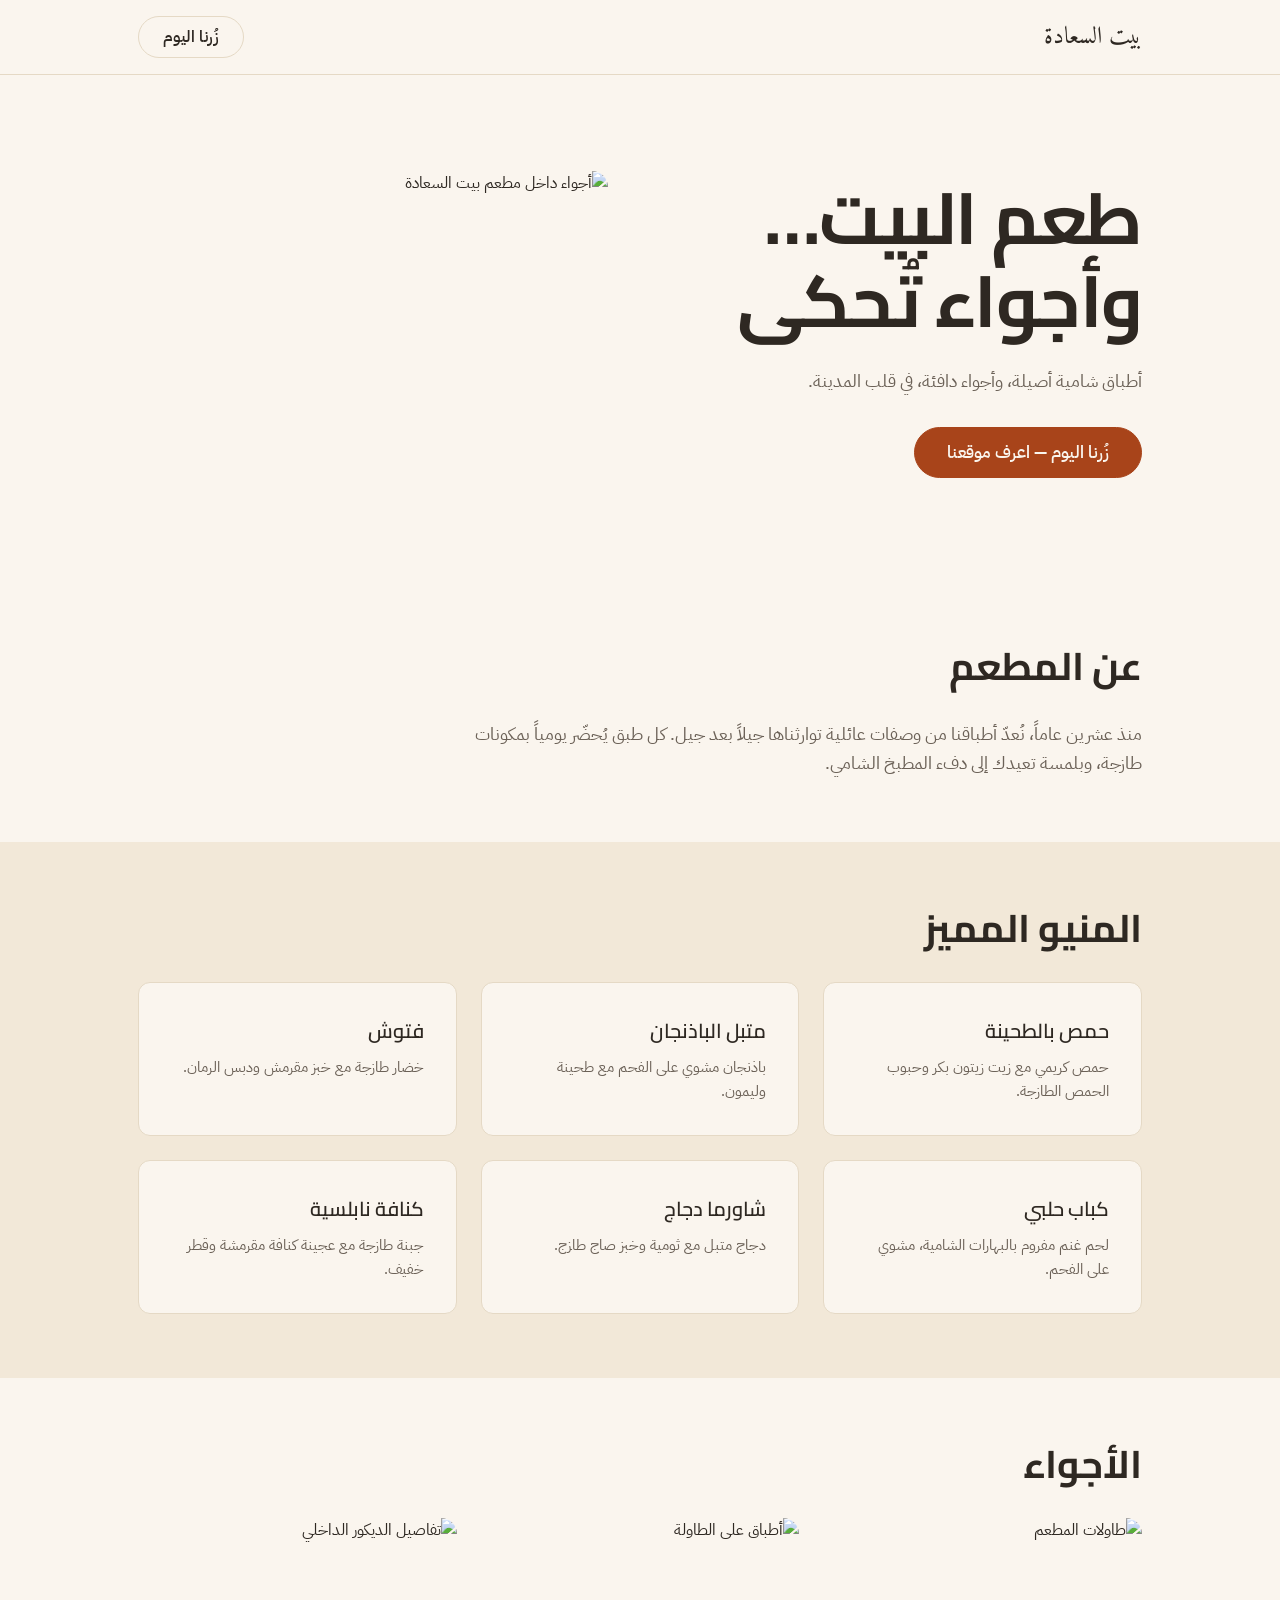
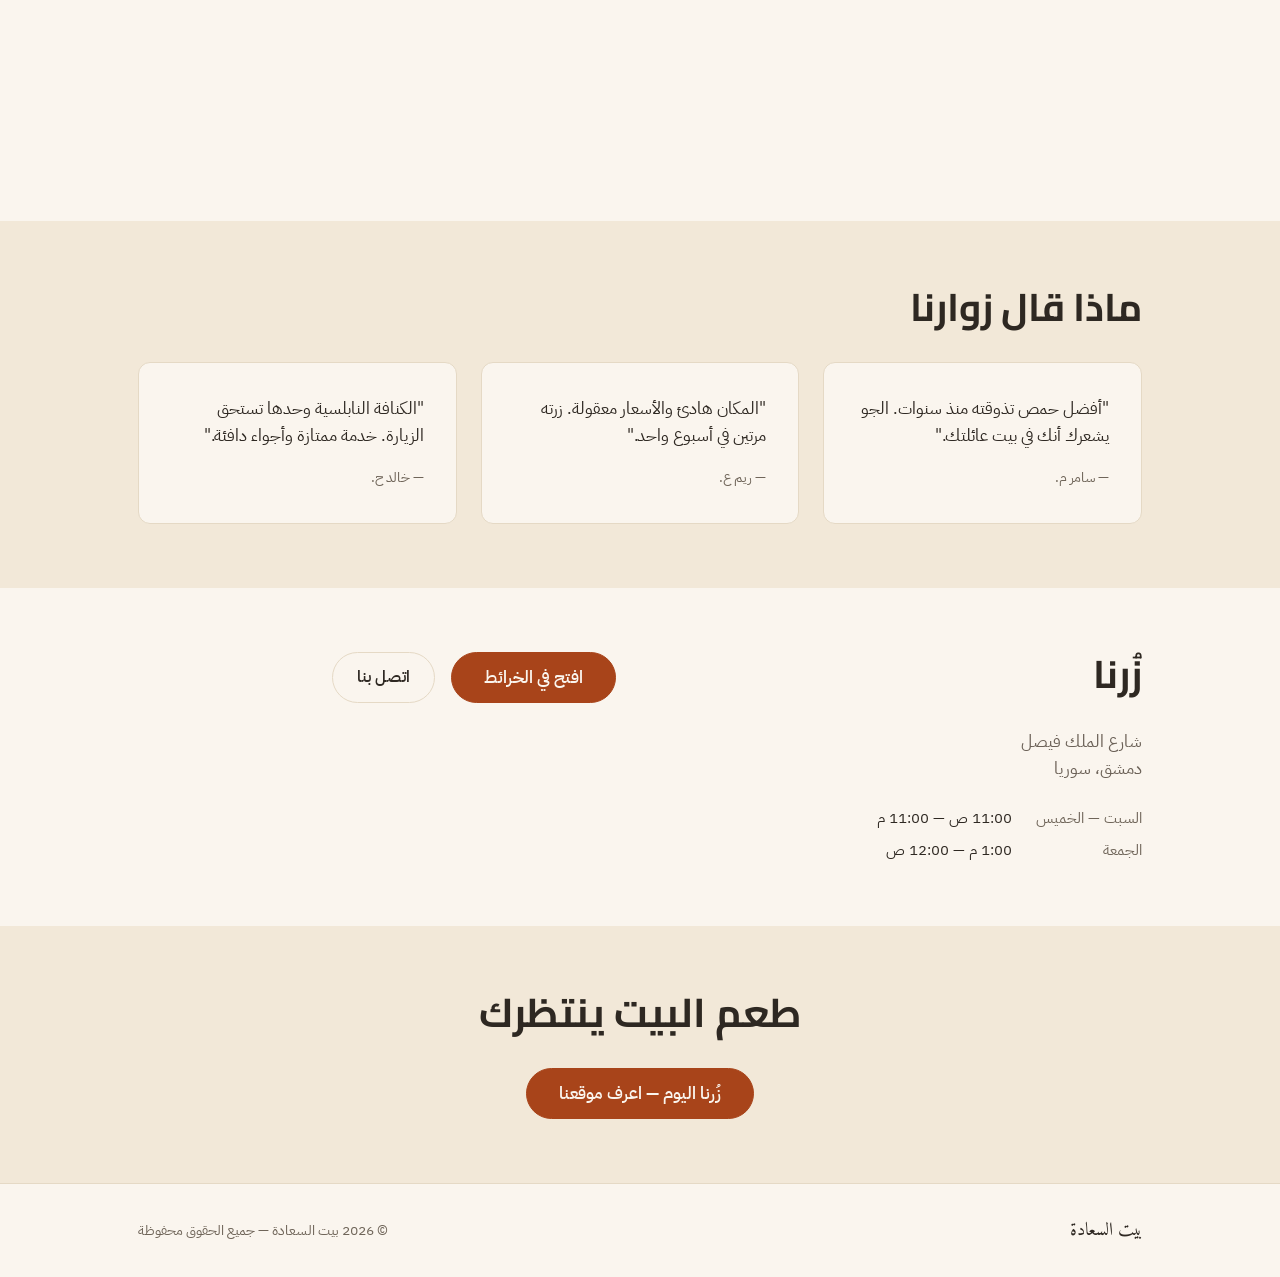
==== restaurant/index.html @ 54a0a885 "feat: 7 sections — hero, about, menu, experience, testimonials, location, cta" ====
<!DOCTYPE html>
<html lang="ar" dir="rtl">
<head>
  <meta charset="UTF-8">
  <meta name="viewport" content="width=device-width, initial-scale=1.0">
  <title>بيت السعادة | مطعم شامي أصيل</title>
  <meta name="description" content="أطباق شامية أصيلة وأجواء دافئة في قلب المدينة. زُرنا اليوم واكتشف طعم البيت.">

  <!-- Canonical -->
  <link rel="canonical" href="https://hamza-front.github.io/landing-lab/">

  <!-- Open Graph -->
  <meta property="og:type" content="restaurant">
  <meta property="og:title" content="بيت السعادة | مطعم شامي أصيل">
  <meta property="og:description" content="أطباق شامية أصيلة وأجواء دافئة في قلب المدينة.">
  <meta property="og:url" content="https://hamza-front.github.io/landing-lab/">
  <meta property="og:image" content="https://images.unsplash.com/photo-1517248135467-4c7edcad34c4?w=1200&q=80">

  <!-- Twitter -->
  <meta name="twitter:card" content="summary_large_image">
  <meta name="twitter:title" content="بيت السعادة | مطعم شامي أصيل">
  <meta name="twitter:description" content="أطباق شامية أصيلة وأجواء دافئة.">
  <meta name="twitter:image" content="https://images.unsplash.com/photo-1517248135467-4c7edcad34c4?w=1200&q=80">

  <!-- Fonts -->
  <link rel="preconnect" href="https://fonts.googleapis.com">
  <link rel="preconnect" href="https://fonts.gstatic.com" crossorigin>
  <link href="https://fonts.googleapis.com/css2?family=Amiri:wght@400&family=Cairo:wght@600;700&family=IBM+Plex+Sans+Arabic:wght@400;600&family=Tajawal:wght@500&display=swap" rel="stylesheet">

  <!-- Styles -->
  <link rel="stylesheet" href="style.css">

  <!-- JSON-LD Schema -->
  <script type="application/ld+json">
  {
    "@context": "https://schema.org",
    "@type": "Restaurant",
    "name": "بيت السعادة",
    "servesCuisine": "Syrian",
    "priceRange": "$$",
    "address": {
      "@type": "PostalAddress",
      "streetAddress": "شارع الملك فيصل",
      "addressLocality": "دمشق",
      "addressCountry": "SY"
    },
    "telephone": "+963-11-000-0000",
    "openingHours": "Mo-Su 11:00-23:00",
    "image": "https://images.unsplash.com/photo-1517248135467-4c7edcad34c4?w=1200&q=80"
  }
  </script>
</head>
<body>

  <!-- ============ Header ============ -->
  <header class="site-header">
    <div class="container site-header__inner">
      <span class="logo">بيت السعادة</span>
      <a href="#location" class="btn btn--outline" data-cta>زُرنا اليوم</a>
    </div>
  </header>

  <main>

    <!-- ============ Hero ============ -->
    <section class="hero">
      <div class="container hero__inner">
        <div class="hero__text">
          <h1 class="hero__title">طعم البيت… وأجواء تُحكى</h1>
          <p class="hero__sub">أطباق شامية أصيلة، وأجواء دافئة، في قلب المدينة.</p>
          <a href="https://maps.google.com" target="_blank" rel="noopener" class="btn btn--primary btn--lg" data-cta>
            زُرنا اليوم — اعرف موقعنا
          </a>
        </div>
        <div class="hero__media">
          <img
            src="https://images.unsplash.com/photo-1517248135467-4c7edcad34c4?w=1200&q=80"
            alt="أجواء داخل مطعم بيت السعادة"
            width="1200"
            height="800"
            loading="eager"
            class="hero__img">
        </div>
      </div>
    </section>

    <!-- ============ About ============ -->
    <section class="about">
      <div class="container about__inner">
        <h2 class="section-title">عن المطعم</h2>
        <p class="about__text">
          منذ عشرين عاماً، نُعدّ أطباقنا من وصفات عائلية توارثناها جيلاً بعد جيل.
          كل طبق يُحضّر يومياً بمكونات طازجة، وبلمسة تعيدك إلى دفء المطبخ الشامي.
        </p>
      </div>
    </section>

    <!-- ============ Menu ============ -->
    <section class="menu">
      <div class="container">
        <h2 class="section-title">المنيو المميز</h2>
        <div class="menu__grid">

          <article class="dish">
            <h3 class="dish__name">حمص بالطحينة</h3>
            <p class="dish__desc">حمص كريمي مع زيت زيتون بكر وحبوب الحمص الطازجة.</p>
          </article>

          <article class="dish">
            <h3 class="dish__name">متبل الباذنجان</h3>
            <p class="dish__desc">باذنجان مشوي على الفحم مع طحينة وليمون.</p>
          </article>

          <article class="dish">
            <h3 class="dish__name">فتوش</h3>
            <p class="dish__desc">خضار طازجة مع خبز مقرمش ودبس الرمان.</p>
          </article>

          <article class="dish">
            <h3 class="dish__name">كباب حلبي</h3>
            <p class="dish__desc">لحم غنم مفروم بالبهارات الشامية، مشوي على الفحم.</p>
          </article>

          <article class="dish">
            <h3 class="dish__name">شاورما دجاج</h3>
            <p class="dish__desc">دجاج متبل مع ثومية وخبز صاج طازج.</p>
          </article>

          <article class="dish">
            <h3 class="dish__name">كنافة نابلسية</h3>
            <p class="dish__desc">جبنة طازجة مع عجينة كنافة مقرمشة وقطر خفيف.</p>
          </article>

        </div>
      </div>
    </section>

    <!-- ============ Experience ============ -->
    <section class="experience">
      <div class="container">
        <h2 class="section-title">الأجواء</h2>
        <div class="experience__grid">
          <img src="https://images.unsplash.com/photo-1552566626-52f8b828add9?w=800&q=80" alt="طاولات المطعم" width="800" height="600" loading="lazy" class="experience__img">
          <img src="https://images.unsplash.com/photo-1414235077428-338989a2e8c0?w=800&q=80" alt="أطباق على الطاولة" width="800" height="600" loading="lazy" class="experience__img">
          <img src="https://images.unsplash.com/photo-1592861956120-e524fc739696?w=800&q=80" alt="تفاصيل الديكور الداخلي" width="800" height="600" loading="lazy" class="experience__img">
        </div>
      </div>
    </section>

    <!-- ============ Testimonials ============ -->
    <section class="testimonials">
      <div class="container">
        <h2 class="section-title">ماذا قال زوارنا</h2>
        <div class="testimonials__grid">

          <blockquote class="quote">
            <p class="quote__text">"أفضل حمص تذوقته منذ سنوات. الجو يشعرك أنك في بيت عائلتك."</p>
            <cite class="quote__author">— سامر م.</cite>
          </blockquote>

          <blockquote class="quote">
            <p class="quote__text">"المكان هادئ والأسعار معقولة. زرته مرتين في أسبوع واحد."</p>
            <cite class="quote__author">— ريم ع.</cite>
          </blockquote>

          <blockquote class="quote">
            <p class="quote__text">"الكنافة النابلسية وحدها تستحق الزيارة. خدمة ممتازة وأجواء دافئة."</p>
            <cite class="quote__author">— خالد ح.</cite>
          </blockquote>

        </div>
      </div>
    </section>

    <!-- ============ Location ============ -->
    <section class="location" id="location">
      <div class="container location__inner">
        <div class="location__info">
          <h2 class="section-title">زُرنا</h2>
          <address class="location__address">
            شارع الملك فيصل<br>
            دمشق، سوريا
          </address>
          <dl class="location__hours">
            <dt>السبت — الخميس</dt>
            <dd>11:00 ص — 11:00 م</dd>
            <dt>الجمعة</dt>
            <dd>1:00 م — 12:00 ص</dd>
          </dl>
        </div>
        <div class="location__actions">
          <a href="https://maps.google.com" target="_blank" rel="noopener" class="btn btn--primary btn--lg" data-cta>
            افتح في الخرائط
          </a>
          <a href="tel:+963110000000" class="btn btn--outline" data-cta>اتصل بنا</a>
        </div>
      </div>
    </section>

    <!-- ============ Final CTA ============ -->
    <section class="cta-final">
      <div class="container cta-final__inner">
        <h2 class="cta-final__title">طعم البيت ينتظرك</h2>
        <a href="https://maps.google.com" target="_blank" rel="noopener" class="btn btn--primary btn--lg" data-cta>
          زُرنا اليوم — اعرف موقعنا
        </a>
      </div>
    </section>

  </main>

  <!-- ============ Footer ============ -->
  <footer class="site-footer">
    <div class="container site-footer__inner">
      <span class="logo logo--sm">بيت السعادة</span>
      <p class="site-footer__copy">© 2026 بيت السعادة — جميع الحقوق محفوظة</p>
    </div>
  </footer>

  <!-- Analytics placeholder -->
  <script>
    // GA4 + Meta Pixel + map_click event — add IDs in Phase 10
    document.querySelectorAll('[data-cta]').forEach(function (el) {
      el.addEventListener('click', function () {
        if (typeof gtag === 'function') gtag('event', 'map_click');
        if (typeof fbq === 'function') fbq('track', 'Lead');
      });
    });
  </script>

</body>
</html>
---- restaurant/style.css ----
/* =========================================================
   Design Tokens
   ========================================================= */
:root {
  /* Colors */
  --canvas:            #faf5ee;
  --surface:           #f2e8d8;
  --border:            #e5d9c5;

  --text-main:         #2e2822;
  --text-sub:          #6b6157;
  --text-muted:        #9a8f82;
  --text-muted-strong: #6f6559;

  --accent:            #a8441a;
  --accent-dark:       #8a3714;
  --accent-joy:        #d9a935;

  /* Spacing — 8px base */
  --space-1:  8px;
  --space-2:  16px;
  --space-3:  24px;
  --space-4:  32px;
  --space-6:  48px;
  --space-8:  64px;
  --space-12: 96px;

  /* Radius */
  --radius-pill:  9999px;
  --radius-card:  12px;
  --radius-img:   16px;

  /* Fonts */
  --font-logo:    "Amiri", serif;
  --font-heading: "Cairo", system-ui, sans-serif;
  --font-body:    "IBM Plex Sans Arabic", system-ui, sans-serif;

  /* Layout */
  --max-width: 1100px;
  --side-pad:  24px;
}

@media (min-width: 1024px) {
  :root { --side-pad: 48px; }
}

/* =========================================================
   Reset
   ========================================================= */
*,
*::before,
*::after {
  margin: 0;
  padding: 0;
  box-sizing: border-box;
}

html { scroll-behavior: smooth; }

body {
  background: var(--canvas);
  color: var(--text-main);
  font-family: var(--font-body);
  font-size: 16px;
  line-height: 1.6;
  -webkit-font-smoothing: antialiased;
  text-rendering: optimizeLegibility;
}

img { display: block; max-width: 100%; height: auto; }

a { color: inherit; text-decoration: none; }

/* =========================================================
   Layout helpers
   ========================================================= */
.container {
  width: 100%;
  max-width: var(--max-width);
  margin-inline: auto;
  padding-inline: var(--side-pad);
}

.section-title {
  font-family: var(--font-heading);
  font-weight: 700;
  font-size: clamp(1.75rem, 3vw, 2.5rem);
  line-height: 1.15;
  margin-bottom: var(--space-4);
  color: var(--text-main);
}

/* =========================================================
   Buttons
   ========================================================= */
.btn {
  display: inline-flex;
  align-items: center;
  justify-content: center;
  padding: 12px 24px;
  border-radius: var(--radius-pill);
  font-family: var(--font-body);
  font-weight: 600;
  font-size: 16px;
  line-height: 1;
  border: 1px solid transparent;
  cursor: pointer;
  transition: background-color 0.2s ease, border-color 0.2s ease, color 0.2s ease;
}

.btn--lg { padding: 16px 32px; font-size: 17px; }

.btn--primary {
  background: var(--accent);
  color: var(--canvas);
  border-color: var(--accent);
}
.btn--primary:hover { background: var(--accent-dark); border-color: var(--accent-dark); }

.btn--outline {
  background: transparent;
  color: var(--text-main);
  border-color: var(--border);
}
.btn--outline:hover { border-color: var(--text-muted-strong); }

.btn:focus-visible {
  outline: 2px solid var(--text-main);
  outline-offset: 2px;
}

/* =========================================================
   Header
   ========================================================= */
.site-header {
  border-bottom: 1px solid var(--border);
  position: sticky;
  top: 0;
  background: var(--canvas);
  z-index: 10;
}

.site-header__inner {
  display: flex;
  align-items: center;
  justify-content: space-between;
  padding-block: var(--space-2);
}

.logo {
  font-family: var(--font-logo);
  font-weight: 400;
  font-size: 1.5rem;
  color: var(--text-main);
}
.logo--sm { font-size: 1.15rem; }

/* =========================================================
   Hero
   ========================================================= */
.hero { padding-block: var(--space-8); }

.hero__inner {
  display: grid;
  gap: var(--space-6);
  align-items: center;
}

@media (min-width: 1024px) {
  .hero { padding-block: var(--space-12); }
  .hero__inner { grid-template-columns: 1fr 1fr; gap: var(--space-8); }
}

.hero__title {
  font-family: var(--font-heading);
  font-weight: 700;
  font-size: clamp(2.25rem, 6vw, 4.5rem);
  line-height: 1.15;
  letter-spacing: -0.02em;
  margin-bottom: var(--space-3);
}

.hero__sub {
  font-size: 18px;
  color: var(--text-sub);
  margin-bottom: var(--space-4);
  max-width: 32ch;
}

.hero__img {
  border-radius: var(--radius-img);
  aspect-ratio: 3 / 2;
  object-fit: cover;
  width: 100%;
}

/* =========================================================
   About
   ========================================================= */
.about { padding-block: var(--space-8); }

.about__text {
  font-size: 18px;
  color: var(--text-sub);
  max-width: 65ch;
}

/* =========================================================
   Menu
   ========================================================= */
.menu {
  padding-block: var(--space-8);
  background: var(--surface);
}

.menu__grid {
  display: grid;
  gap: var(--space-3);
  grid-template-columns: 1fr;
}

@media (min-width: 640px) { .menu__grid { grid-template-columns: repeat(2, 1fr); } }
@media (min-width: 1024px) { .menu__grid { grid-template-columns: repeat(3, 1fr); } }

.dish {
  background: var(--canvas);
  border: 1px solid var(--border);
  border-radius: var(--radius-card);
  padding: var(--space-4);
}

.dish__name {
  font-family: var(--font-heading);
  font-weight: 600;
  font-size: 1.25rem;
  margin-bottom: var(--space-1);
}

.dish__desc {
  color: var(--text-sub);
  font-size: 15px;
}

/* =========================================================
   Experience
   ========================================================= */
.experience { padding-block: var(--space-8); }

.experience__grid {
  display: grid;
  gap: var(--space-3);
  grid-template-columns: 1fr;
}

@media (min-width: 768px) { .experience__grid { grid-template-columns: repeat(3, 1fr); } }

.experience__img {
  border-radius: var(--radius-img);
  aspect-ratio: 4 / 3;
  object-fit: cover;
  width: 100%;
}

/* =========================================================
   Testimonials
   ========================================================= */
.testimonials {
  padding-block: var(--space-8);
  background: var(--surface);
}

.testimonials__grid {
  display: grid;
  gap: var(--space-3);
  grid-template-columns: 1fr;
}

@media (min-width: 1024px) { .testimonials__grid { grid-template-columns: repeat(3, 1fr); } }

.quote {
  background: var(--canvas);
  border: 1px solid var(--border);
  border-radius: var(--radius-card);
  padding: var(--space-4);
}

.quote__text {
  font-size: 17px;
  color: var(--text-main);
  margin-bottom: var(--space-2);
}

.quote__author {
  font-style: normal;
  color: var(--text-muted-strong);
  font-size: 14px;
}

/* =========================================================
   Location
   ========================================================= */
.location { padding-block: var(--space-8); }

.location__inner {
  display: grid;
  gap: var(--space-6);
}

@media (min-width: 1024px) {
  .location__inner { grid-template-columns: 1fr 1fr; align-items: start; }
}

.location__address {
  font-style: normal;
  font-size: 17px;
  color: var(--text-sub);
  margin-bottom: var(--space-3);
}

.location__hours {
  display: grid;
  grid-template-columns: auto 1fr;
  gap: var(--space-1) var(--space-3);
  font-size: 15px;
}
.location__hours dt { color: var(--text-muted-strong); }
.location__hours dd { color: var(--text-main); }

.location__actions {
  display: flex;
  flex-wrap: wrap;
  gap: var(--space-2);
}

/* =========================================================
   Final CTA
   ========================================================= */
.cta-final {
  padding-block: var(--space-8);
  background: var(--surface);
  text-align: center;
}

.cta-final__title {
  font-family: var(--font-heading);
  font-weight: 700;
  font-size: clamp(1.75rem, 4vw, 2.5rem);
  line-height: 1.15;
  margin-bottom: var(--space-4);
}

/* =========================================================
   Footer
   ========================================================= */
.site-footer {
  border-top: 1px solid var(--border);
  padding-block: var(--space-4);
}

.site-footer__inner {
  display: flex;
  flex-direction: column;
  gap: var(--space-2);
  align-items: center;
  text-align: center;
}

@media (min-width: 768px) {
  .site-footer__inner { flex-direction: row; justify-content: space-between; text-align: start; }
}

.site-footer__copy {
  font-size: 14px;
  color: var(--text-muted-strong);
}
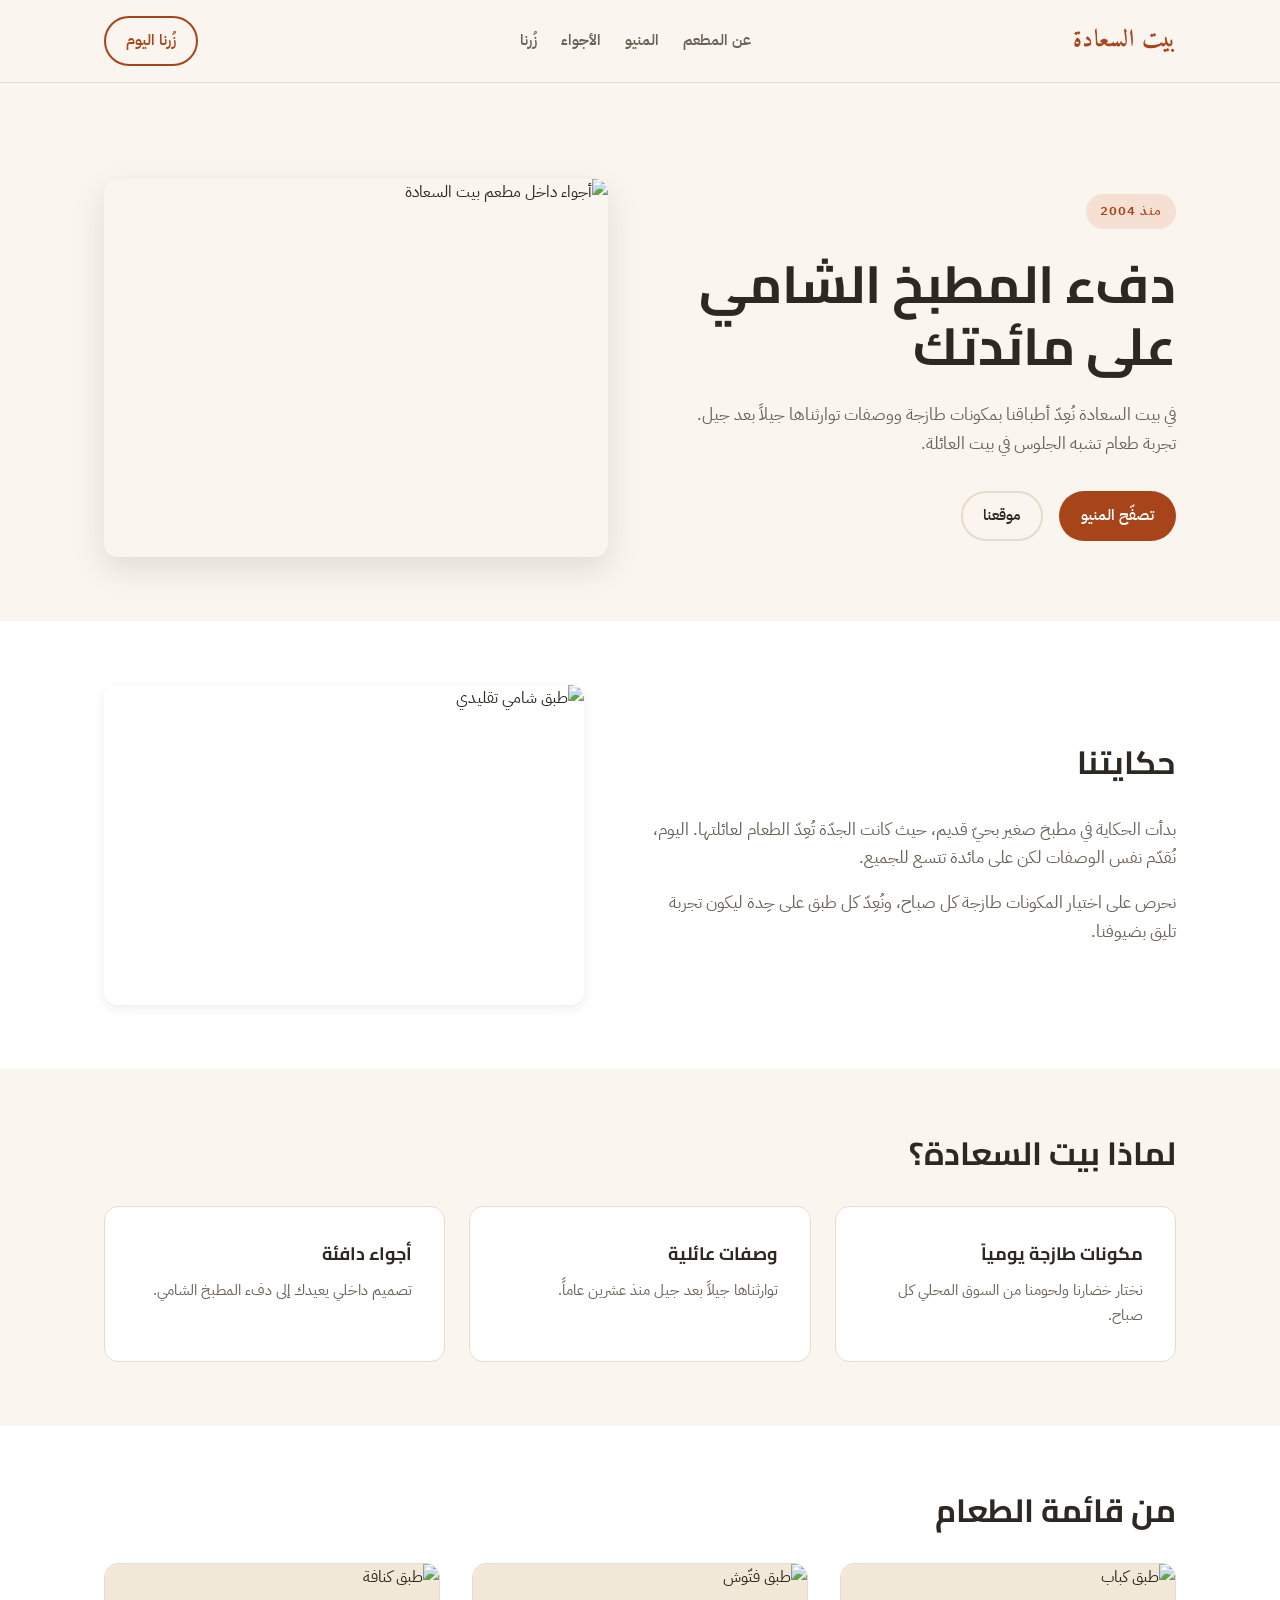
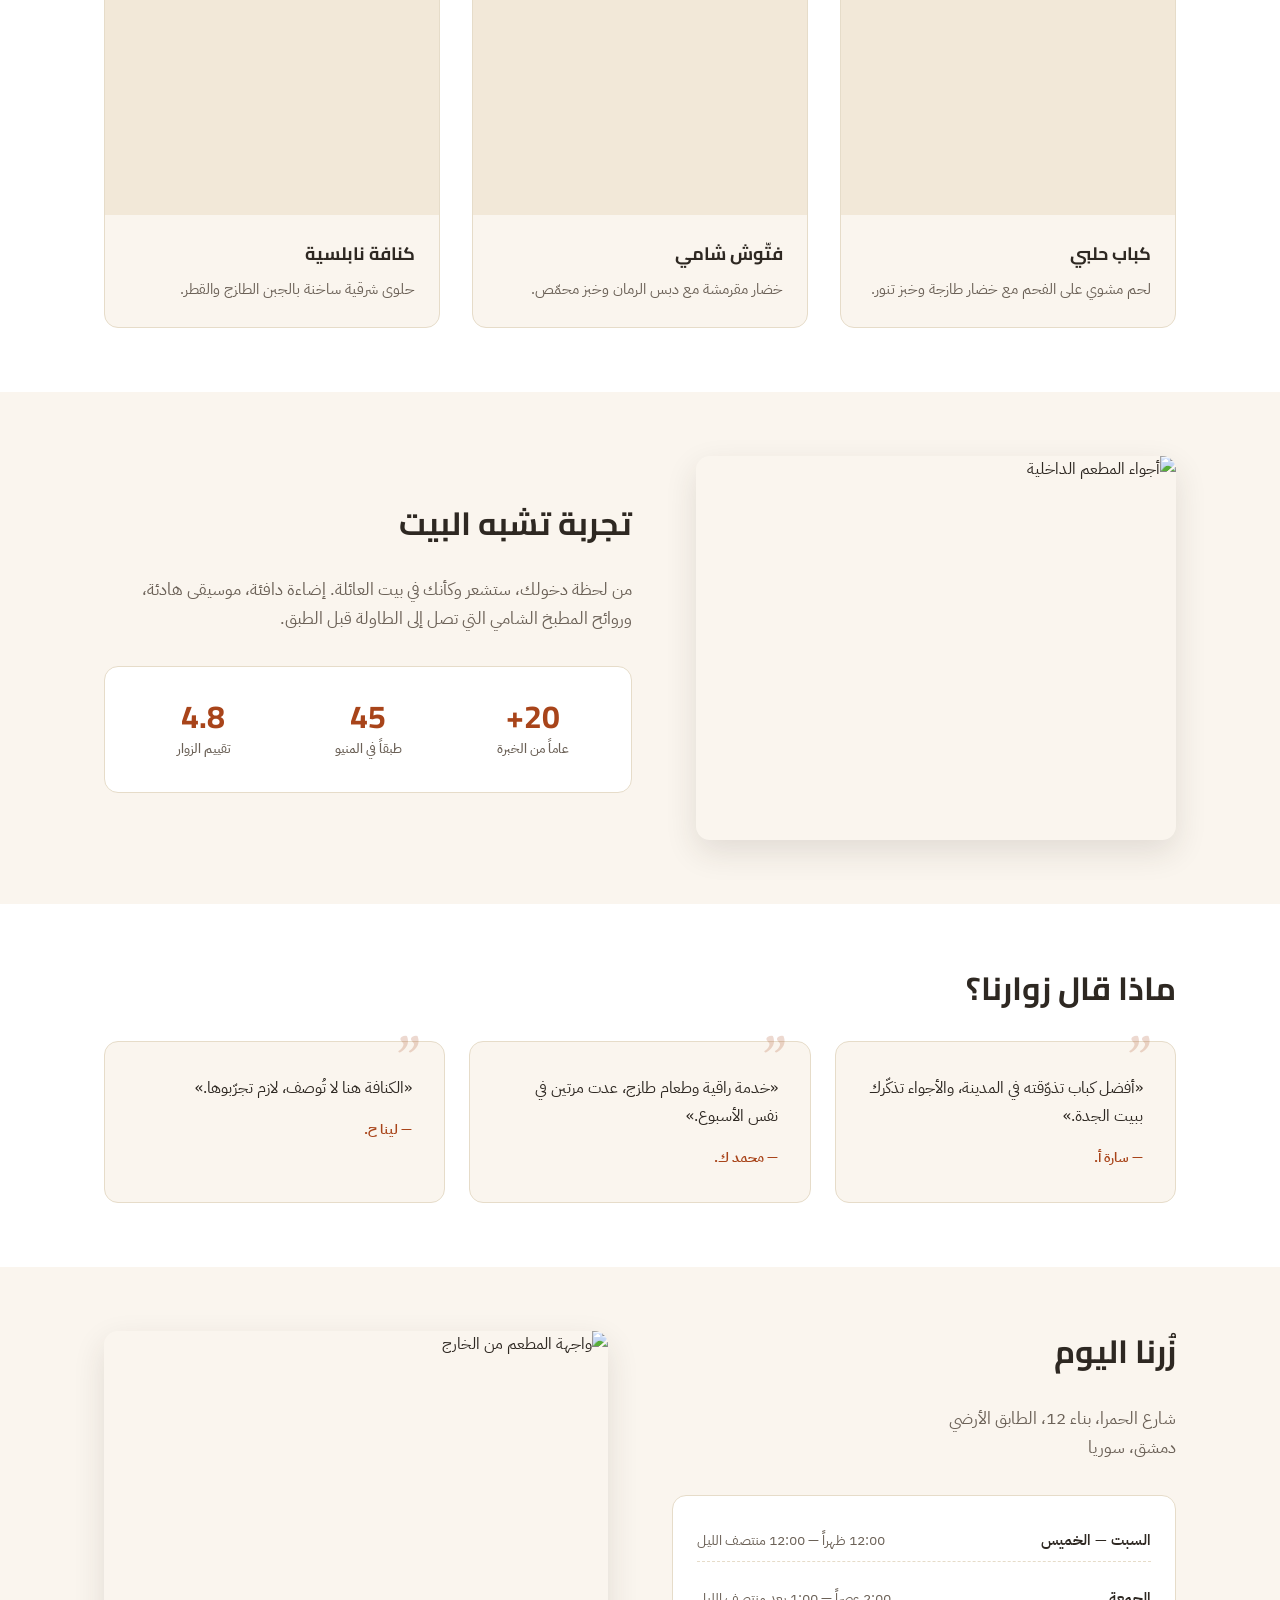
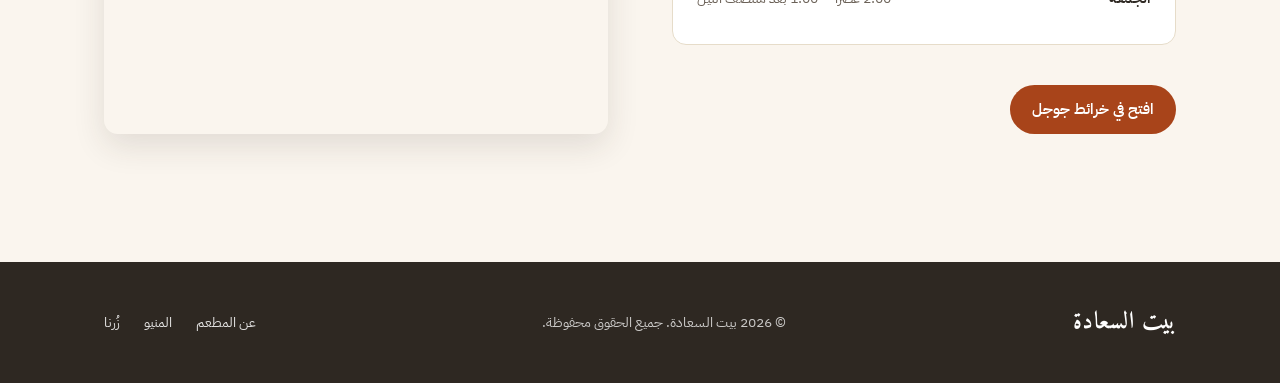
==== commit 6ed6c4c1: "update: sync local changes" ====
--- a/restaurant/index.html
+++ b/restaurant/index.html
@@ -1,232 +1,255 @@
 <!DOCTYPE html>
 <html lang="ar" dir="rtl">
 <head>
-  <meta charset="UTF-8">
-  <meta name="viewport" content="width=device-width, initial-scale=1.0">
-  <title>بيت السعادة | مطعم شامي أصيل</title>
-  <meta name="description" content="أطباق شامية أصيلة وأجواء دافئة في قلب المدينة. زُرنا اليوم واكتشف طعم البيت.">
-
-  <!-- Canonical -->
-  <link rel="canonical" href="https://hamza-front.github.io/landing-lab/">
-
-  <!-- Open Graph -->
-  <meta property="og:type" content="restaurant">
-  <meta property="og:title" content="بيت السعادة | مطعم شامي أصيل">
-  <meta property="og:description" content="أطباق شامية أصيلة وأجواء دافئة في قلب المدينة.">
-  <meta property="og:url" content="https://hamza-front.github.io/landing-lab/">
-  <meta property="og:image" content="https://images.unsplash.com/photo-1517248135467-4c7edcad34c4?w=1200&q=80">
-
-  <!-- Twitter -->
-  <meta name="twitter:card" content="summary_large_image">
-  <meta name="twitter:title" content="بيت السعادة | مطعم شامي أصيل">
-  <meta name="twitter:description" content="أطباق شامية أصيلة وأجواء دافئة.">
-  <meta name="twitter:image" content="https://images.unsplash.com/photo-1517248135467-4c7edcad34c4?w=1200&q=80">
-
-  <!-- Fonts -->
-  <link rel="preconnect" href="https://fonts.googleapis.com">
-  <link rel="preconnect" href="https://fonts.gstatic.com" crossorigin>
-  <link href="https://fonts.googleapis.com/css2?family=Amiri:wght@400&family=Cairo:wght@600;700&family=IBM+Plex+Sans+Arabic:wght@400;600&family=Tajawal:wght@500&display=swap" rel="stylesheet">
-
-  <!-- Styles -->
-  <link rel="stylesheet" href="style.css">
-
-  <!-- JSON-LD Schema -->
-  <script type="application/ld+json">
-  {
-    "@context": "https://schema.org",
-    "@type": "Restaurant",
-    "name": "بيت السعادة",
-    "servesCuisine": "Syrian",
-    "priceRange": "$$",
-    "address": {
-      "@type": "PostalAddress",
-      "streetAddress": "شارع الملك فيصل",
-      "addressLocality": "دمشق",
-      "addressCountry": "SY"
-    },
-    "telephone": "+963-11-000-0000",
-    "openingHours": "Mo-Su 11:00-23:00",
-    "image": "https://images.unsplash.com/photo-1517248135467-4c7edcad34c4?w=1200&q=80"
-  }
-  </script>
+    <meta charset="UTF-8">
+    <meta name="viewport" content="width=device-width, initial-scale=1.0">
+    <meta name="description" content="بيت السعادة — مطعم شامي يقدم أطباقاً بيتية أصيلة في أجواء دافئة. زُرنا اليوم.">
+    <title>بيت السعادة — مطعم شامي أصيل</title>
+
+    <link rel="icon" href="favicon.ico" type="image/x-icon">
+
+    <!-- الخطوط -->
+    <link rel="preconnect" href="https://fonts.googleapis.com">
+    <link rel="preconnect" href="https://fonts.gstatic.com" crossorigin>
+    <link href="https://fonts.googleapis.com/css2?family=Amiri:wght@400;700&family=Cairo:wght@400;600;700&family=IBM+Plex+Sans+Arabic:wght@400;500;600&display=swap" rel="stylesheet">
+
+    <link rel="stylesheet" href="style.css">
 </head>
 <body>
 
-  <!-- ============ Header ============ -->
-  <header class="site-header">
-    <div class="container site-header__inner">
-      <span class="logo">بيت السعادة</span>
-      <a href="#location" class="btn btn--outline" data-cta>زُرنا اليوم</a>
-    </div>
-  </header>
-
-  <main>
-
-    <!-- ============ Hero ============ -->
-    <section class="hero">
-      <div class="container hero__inner">
-        <div class="hero__text">
-          <h1 class="hero__title">طعم البيت… وأجواء تُحكى</h1>
-          <p class="hero__sub">أطباق شامية أصيلة، وأجواء دافئة، في قلب المدينة.</p>
-          <a href="https://maps.google.com" target="_blank" rel="noopener" class="btn btn--primary btn--lg" data-cta>
-            زُرنا اليوم — اعرف موقعنا
-          </a>
+    <!-- رابط تخطي المحتوى -->
+    <a href="#main" class="skip-link">تخطى إلى المحتوى الرئيسي</a>
+
+    <!-- الهيدر -->
+    <header class="site-header">
+        <div class="container site-header__inner">
+            <span class="logo">بيت السعادة</span>
+
+            <nav class="site-nav" aria-label="التنقل الرئيسي">
+                <a href="#about" class="site-nav__link">عن المطعم</a>
+                <a href="#menu" class="site-nav__link">المنيو</a>
+                <a href="#experience" class="site-nav__link">الأجواء</a>
+                <a href="#location" class="site-nav__link">زُرنا</a>
+            </nav>
+
+            <a href="#location" class="btn btn--outline" data-cta>زُرنا اليوم</a>
         </div>
-        <div class="hero__media">
-          <img
-            src="https://images.unsplash.com/photo-1517248135467-4c7edcad34c4?w=1200&q=80"
-            alt="أجواء داخل مطعم بيت السعادة"
-            width="1200"
-            height="800"
-            loading="eager"
-            class="hero__img">
+    </header>
+
+    <main id="main">
+
+        <!-- Hero -->
+        <section class="hero">
+            <div class="container hero__inner">
+                <div class="hero__content">
+                    <p class="hero__eyebrow">منذ 2004</p>
+                    <h1 class="hero__title">دفء المطبخ الشامي على مائدتك</h1>
+                    <p class="hero__lead">
+                        في بيت السعادة نُعِدّ أطباقنا بمكونات طازجة ووصفات توارثناها جيلاً بعد جيل.
+                        تجربة طعام تشبه الجلوس في بيت العائلة.
+                    </p>
+                    <div class="hero__actions">
+                        <a href="#menu" class="btn btn--primary">تصفّح المنيو</a>
+                        <a href="#location" class="btn btn--ghost">موقعنا</a>
+                    </div>
+                </div>
+
+                <figure class="hero__media">
+                    <img
+                        src="https://images.unsplash.com/photo-1517248135467-4c7edcad34c4?w=1200&q=80"
+                        srcset="
+                            https://images.unsplash.com/photo-1517248135467-4c7edcad34c4?w=600&q=80 600w,
+                            https://images.unsplash.com/photo-1517248135467-4c7edcad34c4?w=900&q=80 900w,
+                            https://images.unsplash.com/photo-1517248135467-4c7edcad34c4?w=1200&q=80 1200w
+                        "
+                        sizes="(min-width: 1024px) 50vw, 100vw"
+                        alt="أجواء داخل مطعم بيت السعادة"
+                        width="1200" height="800"
+                        loading="eager"
+                        fetchpriority="high"
+                        decoding="async"
+                        class="hero__img">
+                </figure>
+            </div>
+        </section>
+
+        <!-- About -->
+        <section id="about" class="about">
+            <div class="container about__inner">
+                <div class="about__text">
+                    <h2 class="section-title">حكايتنا</h2>
+                    <p>
+                        بدأت الحكاية في مطبخ صغير بحيّ قديم، حيث كانت الجدّة تُعِدّ الطعام لعائلتها.
+                        اليوم، نُقدّم نفس الوصفات لكن على مائدة تتسع للجميع.
+                    </p>
+                    <p>
+                        نحرص على اختيار المكونات طازجة كل صباح، ونُعِدّ كل طبق على حِدة ليكون
+                        تجربة تليق بضيوفنا.
+                    </p>
+                </div>
+                <figure class="about__media">
+                    <img
+                        src="https://images.unsplash.com/photo-1552566626-52f8b828add9?w=900&q=80"
+                        alt="طبق شامي تقليدي"
+                        width="900" height="600"
+                        loading="lazy"
+                        decoding="async">
+                </figure>
+            </div>
+        </section>
+
+        <!-- Features -->
+        <section class="features">
+            <div class="container">
+                <h2 class="section-title">لماذا بيت السعادة؟</h2>
+                <div class="features__grid">
+                    <article class="feature">
+                        <h3 class="feature__title">مكونات طازجة يومياً</h3>
+                        <p class="feature__desc">نختار خضارنا ولحومنا من السوق المحلي كل صباح.</p>
+                    </article>
+                    <article class="feature">
+                        <h3 class="feature__title">وصفات عائلية</h3>
+                        <p class="feature__desc">توارثناها جيلاً بعد جيل منذ عشرين عاماً.</p>
+                    </article>
+                    <article class="feature">
+                        <h3 class="feature__title">أجواء دافئة</h3>
+                        <p class="feature__desc">تصميم داخلي يعيدك إلى دفء المطبخ الشامي.</p>
+                    </article>
+                </div>
+            </div>
+        </section>
+
+        <!-- Menu -->
+        <section id="menu" class="menu">
+            <div class="container">
+                <h2 class="section-title">من قائمة الطعام</h2>
+                <div class="menu__grid">
+                    <article class="dish">
+                        <figure class="dish__media">
+                            <img src="https://images.unsplash.com/photo-1544025162-d76694265947?w=800&q=80"
+                                 alt="طبق كباب" width="800" height="600" loading="lazy" decoding="async">
+                        </figure>
+                        <h3 class="dish__title">كباب حلبي</h3>
+                        <p class="dish__desc">لحم مشوي على الفحم مع خضار طازجة وخبز تنور.</p>
+                    </article>
+
+                    <article class="dish">
+                        <figure class="dish__media">
+                            <img src="https://images.unsplash.com/photo-1546069901-ba9599a7e63c?w=800&q=80"
+                                 alt="طبق فتّوش" width="800" height="600" loading="lazy" decoding="async">
+                        </figure>
+                        <h3 class="dish__title">فتّوش شامي</h3>
+                        <p class="dish__desc">خضار مقرمشة مع دبس الرمان وخبز محمّص.</p>
+                    </article>
+
+                    <article class="dish">
+                        <figure class="dish__media">
+                            <img src="https://images.unsplash.com/photo-1567620905732-2d1ec7ab7445?w=800&q=80"
+                                 alt="طبق كنافة" width="800" height="600" loading="lazy" decoding="async">
+                        </figure>
+                        <h3 class="dish__title">كنافة نابلسية</h3>
+                        <p class="dish__desc">حلوى شرقية ساخنة بالجبن الطازج والقطر.</p>
+                    </article>
+                </div>
+            </div>
+        </section>
+
+        <!-- Experience -->
+        <section id="experience" class="experience">
+            <div class="container experience__inner">
+                <figure class="experience__media">
+                    <img src="https://images.unsplash.com/photo-1414235077428-338989a2e8c0?w=1000&q=80"
+                         alt="أجواء المطعم الداخلية" width="1000" height="700" loading="lazy" decoding="async">
+                </figure>
+                <div class="experience__text">
+                    <h2 class="section-title">تجربة تشبه البيت</h2>
+                    <p>
+                        من لحظة دخولك، ستشعر وكأنك في بيت العائلة. إضاءة دافئة، موسيقى هادئة،
+                        وروائح المطبخ الشامي التي تصل إلى الطاولة قبل الطبق.
+                    </p>
+                    <dl class="experience__facts">
+                        <div class="fact">
+                            <dt>20+</dt>
+                            <dd>عاماً من الخبرة</dd>
+                        </div>
+                        <div class="fact">
+                            <dt>45</dt>
+                            <dd>طبقاً في المنيو</dd>
+                        </div>
+                        <div class="fact">
+                            <dt>4.8</dt>
+                            <dd>تقييم الزوار</dd>
+                        </div>
+                    </dl>
+                </div>
+            </div>
+        </section>
+
+        <!-- Quotes -->
+        <section class="quotes">
+            <div class="container">
+                <h2 class="section-title">ماذا قال زوارنا؟</h2>
+                <div class="quotes__grid">
+                    <blockquote class="quote">
+                        <p>«أفضل كباب تذوّقته في المدينة، والأجواء تذكّرك ببيت الجدة.»</p>
+                        <cite>— سارة أ.</cite>
+                    </blockquote>
+                    <blockquote class="quote">
+                        <p>«خدمة راقية وطعام طازج، عدت مرتين في نفس الأسبوع.»</p>
+                        <cite>— محمد ك.</cite>
+                    </blockquote>
+                    <blockquote class="quote">
+                        <p>«الكنافة هنا لا تُوصف، لازم تجرّبوها.»</p>
+                        <cite>— لينا ح.</cite>
+                    </blockquote>
+                </div>
+            </div>
+        </section>
+
+        <!-- Location -->
+        <section id="location" class="location">
+            <div class="container location__inner">
+                <div class="location__text">
+                    <h2 class="section-title">زُرنا اليوم</h2>
+                    <address class="location__address">
+                        <p>شارع الحمرا، بناء 12، الطابق الأرضي</p>
+                        <p>دمشق، سوريا</p>
+                    </address>
+                    <dl class="location__hours">
+                        <div>
+                            <dt>السبت — الخميس</dt>
+                            <dd>12:00 ظهراً — 12:00 منتصف الليل</dd>
+                        </div>
+                        <div>
+                            <dt>الجمعة</dt>
+                            <dd>2:00 عصراً — 1:00 بعد منتصف الليل</dd>
+                        </div>
+                    </dl>
+                    <a href="https://maps.google.com" target="_blank" rel="noopener noreferrer" class="btn btn--primary">
+                        افتح في خرائط جوجل
+                    </a>
+                </div>
+                <figure class="location__media">
+                    <img src="https://images.unsplash.com/photo-1555396273-367ea4eb4db5?w=1000&q=80"
+                         alt="واجهة المطعم من الخارج" width="1000" height="700" loading="lazy" decoding="async">
+                </figure>
+            </div>
+        </section>
+
+    </main>
+
+    <!-- Footer -->
+    <footer class="site-footer">
+        <div class="container site-footer__inner">
+            <span class="logo">بيت السعادة</span>
+            <p class="site-footer__copy">© 2026 بيت السعادة. جميع الحقوق محفوظة.</p>
+            <nav class="site-footer__nav" aria-label="تنقل سفلي">
+                <a href="#about">عن المطعم</a>
+                <a href="#menu">المنيو</a>
+                <a href="#location">زُرنا</a>
+            </nav>
         </div>
-      </div>
-    </section>
-
-    <!-- ============ About ============ -->
-    <section class="about">
-      <div class="container about__inner">
-        <h2 class="section-title">عن المطعم</h2>
-        <p class="about__text">
-          منذ عشرين عاماً، نُعدّ أطباقنا من وصفات عائلية توارثناها جيلاً بعد جيل.
-          كل طبق يُحضّر يومياً بمكونات طازجة، وبلمسة تعيدك إلى دفء المطبخ الشامي.
-        </p>
-      </div>
-    </section>
-
-    <!-- ============ Menu ============ -->
-    <section class="menu">
-      <div class="container">
-        <h2 class="section-title">المنيو المميز</h2>
-        <div class="menu__grid">
-
-          <article class="dish">
-            <h3 class="dish__name">حمص بالطحينة</h3>
-            <p class="dish__desc">حمص كريمي مع زيت زيتون بكر وحبوب الحمص الطازجة.</p>
-          </article>
-
-          <article class="dish">
-            <h3 class="dish__name">متبل الباذنجان</h3>
-            <p class="dish__desc">باذنجان مشوي على الفحم مع طحينة وليمون.</p>
-          </article>
-
-          <article class="dish">
-            <h3 class="dish__name">فتوش</h3>
-            <p class="dish__desc">خضار طازجة مع خبز مقرمش ودبس الرمان.</p>
-          </article>
-
-          <article class="dish">
-            <h3 class="dish__name">كباب حلبي</h3>
-            <p class="dish__desc">لحم غنم مفروم بالبهارات الشامية، مشوي على الفحم.</p>
-          </article>
-
-          <article class="dish">
-            <h3 class="dish__name">شاورما دجاج</h3>
-            <p class="dish__desc">دجاج متبل مع ثومية وخبز صاج طازج.</p>
-          </article>
-
-          <article class="dish">
-            <h3 class="dish__name">كنافة نابلسية</h3>
-            <p class="dish__desc">جبنة طازجة مع عجينة كنافة مقرمشة وقطر خفيف.</p>
-          </article>
-
-        </div>
-      </div>
-    </section>
-
-    <!-- ============ Experience ============ -->
-    <section class="experience">
-      <div class="container">
-        <h2 class="section-title">الأجواء</h2>
-        <div class="experience__grid">
-          <img src="https://images.unsplash.com/photo-1552566626-52f8b828add9?w=800&q=80" alt="طاولات المطعم" width="800" height="600" loading="lazy" class="experience__img">
-          <img src="https://images.unsplash.com/photo-1414235077428-338989a2e8c0?w=800&q=80" alt="أطباق على الطاولة" width="800" height="600" loading="lazy" class="experience__img">
-          <img src="https://images.unsplash.com/photo-1592861956120-e524fc739696?w=800&q=80" alt="تفاصيل الديكور الداخلي" width="800" height="600" loading="lazy" class="experience__img">
-        </div>
-      </div>
-    </section>
-
-    <!-- ============ Testimonials ============ -->
-    <section class="testimonials">
-      <div class="container">
-        <h2 class="section-title">ماذا قال زوارنا</h2>
-        <div class="testimonials__grid">
-
-          <blockquote class="quote">
-            <p class="quote__text">"أفضل حمص تذوقته منذ سنوات. الجو يشعرك أنك في بيت عائلتك."</p>
-            <cite class="quote__author">— سامر م.</cite>
-          </blockquote>
-
-          <blockquote class="quote">
-            <p class="quote__text">"المكان هادئ والأسعار معقولة. زرته مرتين في أسبوع واحد."</p>
-            <cite class="quote__author">— ريم ع.</cite>
-          </blockquote>
-
-          <blockquote class="quote">
-            <p class="quote__text">"الكنافة النابلسية وحدها تستحق الزيارة. خدمة ممتازة وأجواء دافئة."</p>
-            <cite class="quote__author">— خالد ح.</cite>
-          </blockquote>
-
-        </div>
-      </div>
-    </section>
-
-    <!-- ============ Location ============ -->
-    <section class="location" id="location">
-      <div class="container location__inner">
-        <div class="location__info">
-          <h2 class="section-title">زُرنا</h2>
-          <address class="location__address">
-            شارع الملك فيصل<br>
-            دمشق، سوريا
-          </address>
-          <dl class="location__hours">
-            <dt>السبت — الخميس</dt>
-            <dd>11:00 ص — 11:00 م</dd>
-            <dt>الجمعة</dt>
-            <dd>1:00 م — 12:00 ص</dd>
-          </dl>
-        </div>
-        <div class="location__actions">
-          <a href="https://maps.google.com" target="_blank" rel="noopener" class="btn btn--primary btn--lg" data-cta>
-            افتح في الخرائط
-          </a>
-          <a href="tel:+963110000000" class="btn btn--outline" data-cta>اتصل بنا</a>
-        </div>
-      </div>
-    </section>
-
-    <!-- ============ Final CTA ============ -->
-    <section class="cta-final">
-      <div class="container cta-final__inner">
-        <h2 class="cta-final__title">طعم البيت ينتظرك</h2>
-        <a href="https://maps.google.com" target="_blank" rel="noopener" class="btn btn--primary btn--lg" data-cta>
-          زُرنا اليوم — اعرف موقعنا
-        </a>
-      </div>
-    </section>
-
-  </main>
-
-  <!-- ============ Footer ============ -->
-  <footer class="site-footer">
-    <div class="container site-footer__inner">
-      <span class="logo logo--sm">بيت السعادة</span>
-      <p class="site-footer__copy">© 2026 بيت السعادة — جميع الحقوق محفوظة</p>
-    </div>
-  </footer>
-
-  <!-- Analytics placeholder -->
-  <script>
-    // GA4 + Meta Pixel + map_click event — add IDs in Phase 10
-    document.querySelectorAll('[data-cta]').forEach(function (el) {
-      el.addEventListener('click', function () {
-        if (typeof gtag === 'function') gtag('event', 'map_click');
-        if (typeof fbq === 'function') fbq('track', 'Lead');
-      });
-    });
-  </script>
+    </footer>
 
 </body>
 </html>
--- a/restaurant/style.css
+++ b/restaurant/style.css
@@ -1,375 +1,826 @@
-/* =========================================================
+/* ==========================================================================
    Design Tokens
-   ========================================================= */
+   ========================================================================== */
 :root {
-  /* Colors */
-  --canvas:            #faf5ee;
-  --surface:           #f2e8d8;
-  --border:            #e5d9c5;
-
-  --text-main:         #2e2822;
-  --text-sub:          #6b6157;
-  --text-muted:        #9a8f82;
-  --text-muted-strong: #6f6559;
-
-  --accent:            #a8441a;
-  --accent-dark:       #8a3714;
-  --accent-joy:        #d9a935;
-
-  /* Spacing — 8px base */
-  --space-1:  8px;
-  --space-2:  16px;
-  --space-3:  24px;
-  --space-4:  32px;
-  --space-6:  48px;
-  --space-8:  64px;
-  --space-12: 96px;
-
-  /* Radius */
-  --radius-pill:  9999px;
-  --radius-card:  12px;
-  --radius-img:   16px;
-
-  /* Fonts */
-  --font-logo:    "Amiri", serif;
-  --font-heading: "Cairo", system-ui, sans-serif;
-  --font-body:    "IBM Plex Sans Arabic", system-ui, sans-serif;
-
-  /* Layout */
-  --max-width: 1100px;
-  --side-pad:  24px;
-}
-
-@media (min-width: 1024px) {
-  :root { --side-pad: 48px; }
-}
-
-/* =========================================================
-   Reset
-   ========================================================= */
+    /* الألوان */
+    --bg: #faf5ee;
+    --canvas: #ffffff;
+    --surface: #f2e8d8;
+    --border: #e6dcc9;
+    --text: #2e2822;
+    --text-sub: #6b6157;
+    --accent: #a8441a;
+    --accent-hover: #8a3714;
+    --accent-soft: #f5e0d3;
+
+    /* المسافات (نظام 8px) */
+    --space-1: 8px;
+    --space-2: 16px;
+    --space-3: 24px;
+    --space-4: 32px;
+    --space-5: 40px;
+    --space-6: 48px;
+    --space-8: 64px;
+    --space-10: 96px;
+
+    /* الحواف */
+    --radius-sm: 6px;
+    --radius-md: 10px;
+    --radius-card: 14px;
+    --radius-pill: 999px;
+
+    /* الخطوط */
+    --font-heading: 'Cairo', system-ui, sans-serif;
+    --font-body: 'IBM Plex Sans Arabic', system-ui, sans-serif;
+    --font-logo: 'Amiri', serif;
+
+    /* ظلال */
+    --shadow-sm: 0 1px 2px rgb(46 40 34 / 0.05);
+    --shadow-md: 0 4px 12px rgb(46 40 34 / 0.08);
+    --shadow-lg: 0 12px 32px rgb(46 40 34 / 0.12);
+}
+
+/* ==========================================================================
+   Reset & Base
+   ========================================================================== */
 *,
 *::before,
 *::after {
-  margin: 0;
-  padding: 0;
-  box-sizing: border-box;
-}
-
-html { scroll-behavior: smooth; }
+    box-sizing: border-box;
+    margin: 0;
+    padding: 0;
+}
+
+html {
+    scroll-behavior: smooth;
+}
 
 body {
-  background: var(--canvas);
-  color: var(--text-main);
-  font-family: var(--font-body);
-  font-size: 16px;
-  line-height: 1.6;
-  -webkit-font-smoothing: antialiased;
-  text-rendering: optimizeLegibility;
-}
-
-img { display: block; max-width: 100%; height: auto; }
-
-a { color: inherit; text-decoration: none; }
-
-/* =========================================================
-   Layout helpers
-   ========================================================= */
+    font-family: var(--font-body);
+    font-size: 16px;
+    line-height: 1.7;
+    color: var(--text);
+    background-color: var(--bg);
+    -webkit-font-smoothing: antialiased;
+    text-rendering: optimizeLegibility;
+}
+
+img {
+    display: block;
+    max-width: 100%;
+    height: auto;
+}
+
+a {
+    color: inherit;
+    text-decoration: none;
+}
+
+button {
+    font-family: inherit;
+}
+
+/* ==========================================================================
+   Layout
+   ========================================================================== */
 .container {
-  width: 100%;
-  max-width: var(--max-width);
-  margin-inline: auto;
-  padding-inline: var(--side-pad);
+    width: 100%;
+    max-width: 1120px;
+    margin-inline: auto;
+    padding-inline: var(--space-3);
+}
+
+section {
+    padding-block: var(--space-8);
+}
+
+section[id] {
+    scroll-margin-top: 80px;
 }
 
 .section-title {
-  font-family: var(--font-heading);
-  font-weight: 700;
-  font-size: clamp(1.75rem, 3vw, 2.5rem);
-  line-height: 1.15;
-  margin-bottom: var(--space-4);
-  color: var(--text-main);
-}
-
-/* =========================================================
+    font-family: var(--font-heading);
+    font-size: clamp(1.5rem, 3vw, 2rem);
+    font-weight: 700;
+    color: var(--text);
+    margin-bottom: var(--space-4);
+    line-height: 1.3;
+}
+
+/* ==========================================================================
+   Skip Link (Accessibility)
+   ========================================================================== */
+.skip-link {
+    position: absolute;
+    top: -60px;
+    right: 0;
+    background: var(--accent);
+    color: var(--canvas);
+    padding: 10px 20px;
+    font-weight: 600;
+    z-index: 1000;
+    border-bottom-left-radius: var(--radius-md);
+    transition: top 0.2s ease;
+}
+
+.skip-link:focus {
+    top: 0;
+    outline: 2px solid var(--accent-hover);
+    outline-offset: 2px;
+}
+
+/* ==========================================================================
+   Header
+   ========================================================================== */
+.site-header {
+    position: sticky;
+    top: 0;
+    z-index: 100;
+    background: rgb(250 245 238 / 0.85);
+    backdrop-filter: blur(10px);
+    -webkit-backdrop-filter: blur(10px);
+    border-bottom: 1px solid var(--border);
+}
+
+.site-header__inner {
+    display: flex;
+    align-items: center;
+    justify-content: space-between;
+    gap: var(--space-3);
+    padding-block: var(--space-2);
+}
+
+.logo {
+    font-family: var(--font-logo);
+    font-size: 1.5rem;
+    font-weight: 700;
+    color: var(--accent);
+    letter-spacing: 0.5px;
+}
+
+/* ==========================================================================
+   Navigation
+   ========================================================================== */
+.site-nav {
+    display: none;
+    gap: var(--space-3);
+}
+
+@media (min-width: 768px) {
+    .site-nav {
+        display: flex;
+    }
+}
+
+.site-nav__link {
+    font-size: 15px;
+    font-weight: 600;
+    color: var(--text-sub);
+    transition: color 0.2s ease;
+    position: relative;
+    padding-block: 4px;
+}
+
+.site-nav__link::after {
+    content: "";
+    position: absolute;
+    bottom: 0;
+    right: 0;
+    width: 0;
+    height: 2px;
+    background: var(--accent);
+    transition: width 0.25s ease;
+}
+
+.site-nav__link:hover,
+.site-nav__link[aria-current="true"] {
+    color: var(--accent);
+}
+
+.site-nav__link:hover::after,
+.site-nav__link[aria-current="true"]::after {
+    width: 100%;
+}
+
+/* ==========================================================================
    Buttons
-   ========================================================= */
+   ========================================================================== */
 .btn {
-  display: inline-flex;
-  align-items: center;
-  justify-content: center;
-  padding: 12px 24px;
-  border-radius: var(--radius-pill);
-  font-family: var(--font-body);
-  font-weight: 600;
-  font-size: 16px;
-  line-height: 1;
-  border: 1px solid transparent;
-  cursor: pointer;
-  transition: background-color 0.2s ease, border-color 0.2s ease, color 0.2s ease;
-}
-
-.btn--lg { padding: 16px 32px; font-size: 17px; }
+    display: inline-flex;
+    align-items: center;
+    justify-content: center;
+    gap: var(--space-1);
+    padding: 10px 20px;
+    font-size: 15px;
+    font-weight: 600;
+    border-radius: var(--radius-pill);
+    border: 2px solid transparent;
+    cursor: pointer;
+    transition: background-color 0.2s ease, color 0.2s ease,
+                border-color 0.2s ease, transform 0.15s ease;
+    white-space: nowrap;
+}
+
+.btn:focus-visible {
+    outline: 3px solid var(--accent);
+    outline-offset: 3px;
+}
+
+.btn:active {
+    transform: translateY(1px);
+}
 
 .btn--primary {
-  background: var(--accent);
-  color: var(--canvas);
-  border-color: var(--accent);
-}
-.btn--primary:hover { background: var(--accent-dark); border-color: var(--accent-dark); }
+    background-color: var(--accent);
+    color: var(--canvas);
+}
+
+.btn--primary:hover {
+    background-color: var(--accent-hover);
+}
 
 .btn--outline {
-  background: transparent;
-  color: var(--text-main);
-  border-color: var(--border);
-}
-.btn--outline:hover { border-color: var(--text-muted-strong); }
-
-.btn:focus-visible {
-  outline: 2px solid var(--text-main);
-  outline-offset: 2px;
-}
-
-/* =========================================================
-   Header
-   ========================================================= */
-.site-header {
-  border-bottom: 1px solid var(--border);
-  position: sticky;
-  top: 0;
-  background: var(--canvas);
-  z-index: 10;
-}
-
-.site-header__inner {
-  display: flex;
-  align-items: center;
-  justify-content: space-between;
-  padding-block: var(--space-2);
-}
-
-.logo {
-  font-family: var(--font-logo);
-  font-weight: 400;
-  font-size: 1.5rem;
-  color: var(--text-main);
-}
-.logo--sm { font-size: 1.15rem; }
-
-/* =========================================================
+    background-color: transparent;
+    color: var(--accent);
+    border-color: var(--accent);
+}
+
+.btn--outline:hover {
+    background-color: var(--accent);
+    color: var(--canvas);
+}
+
+.btn--ghost {
+    background-color: transparent;
+    color: var(--text);
+    border-color: var(--border);
+}
+
+.btn--ghost:hover {
+    background-color: var(--surface);
+}
+
+/* ==========================================================================
    Hero
-   ========================================================= */
-.hero { padding-block: var(--space-8); }
+   ========================================================================== */
+.hero {
+    padding-block: var(--space-10) var(--space-8);
+}
 
 .hero__inner {
-  display: grid;
-  gap: var(--space-6);
-  align-items: center;
+    display: grid;
+    grid-template-columns: 1fr;
+    gap: var(--space-6);
+    align-items: center;
 }
 
 @media (min-width: 1024px) {
-  .hero { padding-block: var(--space-12); }
-  .hero__inner { grid-template-columns: 1fr 1fr; gap: var(--space-8); }
+    .hero__inner {
+        grid-template-columns: 1fr 1fr;
+        gap: var(--space-8);
+    }
+}
+
+.hero__eyebrow {
+    display: inline-block;
+    font-size: 13px;
+    font-weight: 600;
+    letter-spacing: 1px;
+    color: var(--accent);
+    background: var(--accent-soft);
+    padding: 6px 14px;
+    border-radius: var(--radius-pill);
+    margin-bottom: var(--space-3);
 }
 
 .hero__title {
-  font-family: var(--font-heading);
-  font-weight: 700;
-  font-size: clamp(2.25rem, 6vw, 4.5rem);
-  line-height: 1.15;
-  letter-spacing: -0.02em;
-  margin-bottom: var(--space-3);
-}
-
-.hero__sub {
-  font-size: 18px;
-  color: var(--text-sub);
-  margin-bottom: var(--space-4);
-  max-width: 32ch;
+    font-family: var(--font-heading);
+    font-size: clamp(2rem, 5vw, 3.25rem);
+    font-weight: 700;
+    line-height: 1.2;
+    margin-bottom: var(--space-3);
+    color: var(--text);
+}
+
+.hero__lead {
+    font-size: 1.0625rem;
+    color: var(--text-sub);
+    max-width: 52ch;
+    margin-bottom: var(--space-4);
+}
+
+.hero__actions {
+    display: flex;
+    flex-wrap: wrap;
+    gap: var(--space-2);
+}
+
+.hero__media {
+    border-radius: var(--radius-card);
+    overflow: hidden;
+    box-shadow: var(--shadow-lg);
+    aspect-ratio: 4 / 3;
 }
 
 .hero__img {
-  border-radius: var(--radius-img);
-  aspect-ratio: 3 / 2;
-  object-fit: cover;
-  width: 100%;
-}
-
-/* =========================================================
+    width: 100%;
+    height: 100%;
+    object-fit: cover;
+}
+
+/* ==========================================================================
    About
-   ========================================================= */
-.about { padding-block: var(--space-8); }
-
-.about__text {
-  font-size: 18px;
-  color: var(--text-sub);
-  max-width: 65ch;
-}
-
-/* =========================================================
+   ========================================================================== */
+.about {
+    background-color: var(--canvas);
+}
+
+.about__inner {
+    display: grid;
+    grid-template-columns: 1fr;
+    gap: var(--space-6);
+    align-items: center;
+}
+
+@media (min-width: 1024px) {
+    .about__inner {
+        grid-template-columns: 1.1fr 1fr;
+        gap: var(--space-8);
+    }
+}
+
+.about__text p + p {
+    margin-top: var(--space-2);
+}
+
+.about__text p {
+    color: var(--text-sub);
+    font-size: 1.0625rem;
+}
+
+.about__media {
+    border-radius: var(--radius-card);
+    overflow: hidden;
+    box-shadow: var(--shadow-md);
+    aspect-ratio: 3 / 2;
+}
+
+.about__media img {
+    width: 100%;
+    height: 100%;
+    object-fit: cover;
+}
+
+/* ==========================================================================
+   Features
+   ========================================================================== */
+.features {
+    padding-block: var(--space-8);
+}
+
+.features__grid {
+    display: grid;
+    grid-template-columns: 1fr;
+    gap: var(--space-3);
+}
+
+@media (min-width: 768px) {
+    .features__grid {
+        grid-template-columns: repeat(3, 1fr);
+    }
+}
+
+.feature {
+    background: var(--canvas);
+    border: 1px solid var(--border);
+    border-radius: var(--radius-card);
+    padding: var(--space-4);
+    transition: transform 0.2s ease, box-shadow 0.2s ease;
+}
+
+.feature:hover {
+    transform: translateY(-4px);
+    box-shadow: var(--shadow-md);
+}
+
+.feature__title {
+    font-family: var(--font-heading);
+    font-weight: 700;
+    font-size: 1.125rem;
+    margin-bottom: var(--space-1);
+    color: var(--text);
+}
+
+.feature__desc {
+    color: var(--text-sub);
+    font-size: 15px;
+}
+
+/* ==========================================================================
    Menu
-   ========================================================= */
+   ========================================================================== */
 .menu {
-  padding-block: var(--space-8);
-  background: var(--surface);
+    background-color: var(--canvas);
 }
 
 .menu__grid {
-  display: grid;
-  gap: var(--space-3);
-  grid-template-columns: 1fr;
-}
-
-@media (min-width: 640px) { .menu__grid { grid-template-columns: repeat(2, 1fr); } }
-@media (min-width: 1024px) { .menu__grid { grid-template-columns: repeat(3, 1fr); } }
+    display: grid;
+    grid-template-columns: 1fr;
+    gap: var(--space-4);
+}
+
+@media (min-width: 640px) {
+    .menu__grid {
+        grid-template-columns: repeat(2, 1fr);
+    }
+}
+
+@media (min-width: 1024px) {
+    .menu__grid {
+        grid-template-columns: repeat(3, 1fr);
+    }
+}
 
 .dish {
-  background: var(--canvas);
-  border: 1px solid var(--border);
-  border-radius: var(--radius-card);
-  padding: var(--space-4);
-}
-
-.dish__name {
-  font-family: var(--font-heading);
-  font-weight: 600;
-  font-size: 1.25rem;
-  margin-bottom: var(--space-1);
+    background: var(--bg);
+    border: 1px solid var(--border);
+    border-radius: var(--radius-card);
+    overflow: hidden;
+    transition: transform 0.2s ease, box-shadow 0.2s ease;
+}
+
+.dish:hover {
+    transform: translateY(-4px);
+    box-shadow: var(--shadow-md);
+}
+
+.dish__media {
+    aspect-ratio: 4 / 3;
+    overflow: hidden;
+    background: var(--surface);
+}
+
+.dish__media img {
+    width: 100%;
+    height: 100%;
+    object-fit: cover;
+    transition: transform 0.4s ease;
+}
+
+.dish:hover .dish__media img {
+    transform: scale(1.05);
+}
+
+.dish__title {
+    font-family: var(--font-heading);
+    font-size: 1.125rem;
+    font-weight: 700;
+    padding: var(--space-3) var(--space-3) var(--space-1);
+    color: var(--text);
 }
 
 .dish__desc {
-  color: var(--text-sub);
-  font-size: 15px;
-}
-
-/* =========================================================
+    padding: 0 var(--space-3) var(--space-3);
+    color: var(--text-sub);
+    font-size: 15px;
+}
+
+/* ==========================================================================
    Experience
-   ========================================================= */
-.experience { padding-block: var(--space-8); }
-
-.experience__grid {
-  display: grid;
-  gap: var(--space-3);
-  grid-template-columns: 1fr;
-}
-
-@media (min-width: 768px) { .experience__grid { grid-template-columns: repeat(3, 1fr); } }
-
-.experience__img {
-  border-radius: var(--radius-img);
-  aspect-ratio: 4 / 3;
-  object-fit: cover;
-  width: 100%;
-}
-
-/* =========================================================
-   Testimonials
-   ========================================================= */
-.testimonials {
-  padding-block: var(--space-8);
-  background: var(--surface);
-}
-
-.testimonials__grid {
-  display: grid;
-  gap: var(--space-3);
-  grid-template-columns: 1fr;
-}
-
-@media (min-width: 1024px) { .testimonials__grid { grid-template-columns: repeat(3, 1fr); } }
+   ========================================================================== */
+.experience__inner {
+    display: grid;
+    grid-template-columns: 1fr;
+    gap: var(--space-6);
+    align-items: center;
+}
+
+@media (min-width: 1024px) {
+    .experience__inner {
+        grid-template-columns: 1fr 1.1fr;
+        gap: var(--space-8);
+    }
+}
+
+.experience__media {
+    border-radius: var(--radius-card);
+    overflow: hidden;
+    box-shadow: var(--shadow-lg);
+    aspect-ratio: 5 / 4;
+}
+
+.experience__media img {
+    width: 100%;
+    height: 100%;
+    object-fit: cover;
+}
+
+.experience__text p {
+    color: var(--text-sub);
+    font-size: 1.0625rem;
+    margin-bottom: var(--space-4);
+}
+
+.experience__facts {
+    display: grid;
+    grid-template-columns: repeat(3, 1fr);
+    gap: var(--space-2);
+    padding: var(--space-3);
+    background: var(--canvas);
+    border: 1px solid var(--border);
+    border-radius: var(--radius-card);
+}
+
+.fact {
+    text-align: center;
+    padding: var(--space-1);
+}
+
+.fact dt {
+    font-family: var(--font-heading);
+    font-size: clamp(1.5rem, 3vw, 2rem);
+    font-weight: 700;
+    color: var(--accent);
+    line-height: 1.1;
+    margin-bottom: 4px;
+}
+
+.fact dd {
+    font-size: 13px;
+    color: var(--text-sub);
+    font-weight: 500;
+}
+
+/* ==========================================================================
+   Quotes
+   ========================================================================== */
+.quotes {
+    background-color: var(--canvas);
+}
+
+.quotes__grid {
+    display: grid;
+    grid-template-columns: 1fr;
+    gap: var(--space-3);
+}
+
+@media (min-width: 768px) {
+    .quotes__grid {
+        grid-template-columns: repeat(3, 1fr);
+    }
+}
 
 .quote {
-  background: var(--canvas);
-  border: 1px solid var(--border);
-  border-radius: var(--radius-card);
-  padding: var(--space-4);
-}
-
-.quote__text {
-  font-size: 17px;
-  color: var(--text-main);
-  margin-bottom: var(--space-2);
-}
-
-.quote__author {
-  font-style: normal;
-  color: var(--text-muted-strong);
-  font-size: 14px;
-}
-
-/* =========================================================
+    background: var(--bg);
+    border: 1px solid var(--border);
+    border-radius: var(--radius-card);
+    padding: var(--space-4);
+    position: relative;
+    transition: transform 0.2s ease, box-shadow 0.2s ease;
+}
+
+.quote::before {
+    content: "”";
+    position: absolute;
+    top: -8px;
+    right: var(--space-3);
+    font-family: var(--font-logo);
+    font-size: 4rem;
+    color: var(--accent);
+    opacity: 0.2;
+    line-height: 1;
+}
+
+.quote:hover {
+    transform: translateY(-4px);
+    box-shadow: var(--shadow-md);
+}
+
+.quote p {
+    color: var(--text);
+    font-size: 1rem;
+    margin-bottom: var(--space-2);
+    line-height: 1.75;
+}
+
+.quote cite {
+    display: block;
+    font-style: normal;
+    font-size: 14px;
+    font-weight: 600;
+    color: var(--accent);
+}
+
+/* ==========================================================================
    Location
-   ========================================================= */
-.location { padding-block: var(--space-8); }
-
+   ========================================================================== */
 .location__inner {
-  display: grid;
-  gap: var(--space-6);
+    display: grid;
+    grid-template-columns: 1fr;
+    gap: var(--space-6);
+    align-items: center;
 }
 
 @media (min-width: 1024px) {
-  .location__inner { grid-template-columns: 1fr 1fr; align-items: start; }
+    .location__inner {
+        grid-template-columns: 1fr 1fr;
+        gap: var(--space-8);
+    }
 }
 
 .location__address {
-  font-style: normal;
-  font-size: 17px;
-  color: var(--text-sub);
-  margin-bottom: var(--space-3);
+    font-style: normal;
+    margin-bottom: var(--space-4);
+}
+
+.location__address p {
+    color: var(--text-sub);
+    font-size: 1.0625rem;
 }
 
 .location__hours {
-  display: grid;
-  grid-template-columns: auto 1fr;
-  gap: var(--space-1) var(--space-3);
-  font-size: 15px;
-}
-.location__hours dt { color: var(--text-muted-strong); }
-.location__hours dd { color: var(--text-main); }
-
-.location__actions {
-  display: flex;
-  flex-wrap: wrap;
-  gap: var(--space-2);
-}
-
-/* =========================================================
-   Final CTA
-   ========================================================= */
-.cta-final {
-  padding-block: var(--space-8);
-  background: var(--surface);
-  text-align: center;
-}
-
-.cta-final__title {
-  font-family: var(--font-heading);
-  font-weight: 700;
-  font-size: clamp(1.75rem, 4vw, 2.5rem);
-  line-height: 1.15;
-  margin-bottom: var(--space-4);
-}
-
-/* =========================================================
+    display: grid;
+    gap: var(--space-2);
+    margin-bottom: var(--space-5);
+    padding: var(--space-3);
+    background: var(--canvas);
+    border: 1px solid var(--border);
+    border-radius: var(--radius-card);
+}
+
+.location__hours > div {
+    display: flex;
+    justify-content: space-between;
+    align-items: center;
+    gap: var(--space-2);
+    flex-wrap: wrap;
+    padding-block: var(--space-1);
+    border-bottom: 1px dashed var(--border);
+}
+
+.location__hours > div:last-child {
+    border-bottom: none;
+}
+
+.location__hours dt {
+    font-weight: 600;
+    color: var(--text);
+    font-size: 15px;
+}
+
+.location__hours dd {
+    color: var(--text-sub);
+    font-size: 14px;
+}
+
+.location__media {
+    border-radius: var(--radius-card);
+    overflow: hidden;
+    box-shadow: var(--shadow-lg);
+    aspect-ratio: 5 / 4;
+}
+
+.location__media img {
+    width: 100%;
+    height: 100%;
+    object-fit: cover;
+}
+
+/* ==========================================================================
    Footer
-   ========================================================= */
+   ========================================================================== */
 .site-footer {
-  border-top: 1px solid var(--border);
-  padding-block: var(--space-4);
+    background: var(--text);
+    color: var(--canvas);
+    padding-block: var(--space-5);
+    margin-top: var(--space-8);
 }
 
 .site-footer__inner {
-  display: flex;
-  flex-direction: column;
-  gap: var(--space-2);
-  align-items: center;
-  text-align: center;
+    display: flex;
+    flex-direction: column;
+    align-items: center;
+    text-align: center;
+    gap: var(--space-2);
 }
 
 @media (min-width: 768px) {
-  .site-footer__inner { flex-direction: row; justify-content: space-between; text-align: start; }
+    .site-footer__inner {
+        flex-direction: row;
+        justify-content: space-between;
+        text-align: right;
+    }
+}
+
+.site-footer .logo {
+    color: var(--canvas);
 }
 
 .site-footer__copy {
-  font-size: 14px;
-  color: var(--text-muted-strong);
+    font-size: 14px;
+    opacity: 0.75;
+}
+
+.site-footer__nav {
+    display: flex;
+    gap: var(--space-3);
+    font-size: 14px;
+}
+
+.site-footer__nav a {
+    opacity: 0.85;
+    transition: opacity 0.2s ease;
+}
+
+.site-footer__nav a:hover {
+    opacity: 1;
+    text-decoration: underline;
+}
+
+/* ==========================================================================
+   Accessibility — Focus Visible
+   ========================================================================== */
+:focus-visible {
+    outline: 2px solid var(--accent);
+    outline-offset: 3px;
+    border-radius: var(--radius-sm);
+}
+
+/* ==========================================================================
+   Reduced Motion
+   ========================================================================== */
+@media (prefers-reduced-motion: reduce) {
+    *,
+    *::before,
+    *::after {
+        animation-duration: 0.01ms !important;
+        animation-iteration-count: 1 !important;
+        transition-duration: 0.01ms !important;
+        scroll-behavior: auto !important;
+    }
+}
+
+/* ==========================================================================
+   Print
+   ========================================================================== */
+@media print {
+    .site-header,
+    .site-footer,
+    .btn,
+    .skip-link,
+    .hero__actions {
+        display: none !important;
+    }
+
+    body {
+        background: #ffffff;
+        color: #000000;
+        font-size: 12pt;
+    }
+
+    .container {
+        max-width: 100%;
+        padding: 0;
+    }
+
+    section {
+        padding-block: 1rem;
+        page-break-inside: avoid;
+    }
+
+    .hero__inner,
+    .about__inner,
+    .experience__inner,
+    .location__inner {
+        display: block;
+    }
+
+    .hero__media,
+    .about__media,
+    .experience__media,
+    .location__media,
+    .dish__media {
+        max-width: 100%;
+        page-break-inside: avoid;
+        box-shadow: none;
+    }
+
+    a[href]::after {
+        content: " (" attr(href) ")";
+        font-size: 10pt;
+        color: #555;
+    }
+
+    .menu__grid,
+    .quotes__grid,
+    .features__grid {
+        display: block;
+    }
+
+    .dish,
+    .quote,
+    .feature {
+        margin-bottom: 1rem;
+        break-inside: avoid;
+    }
 }
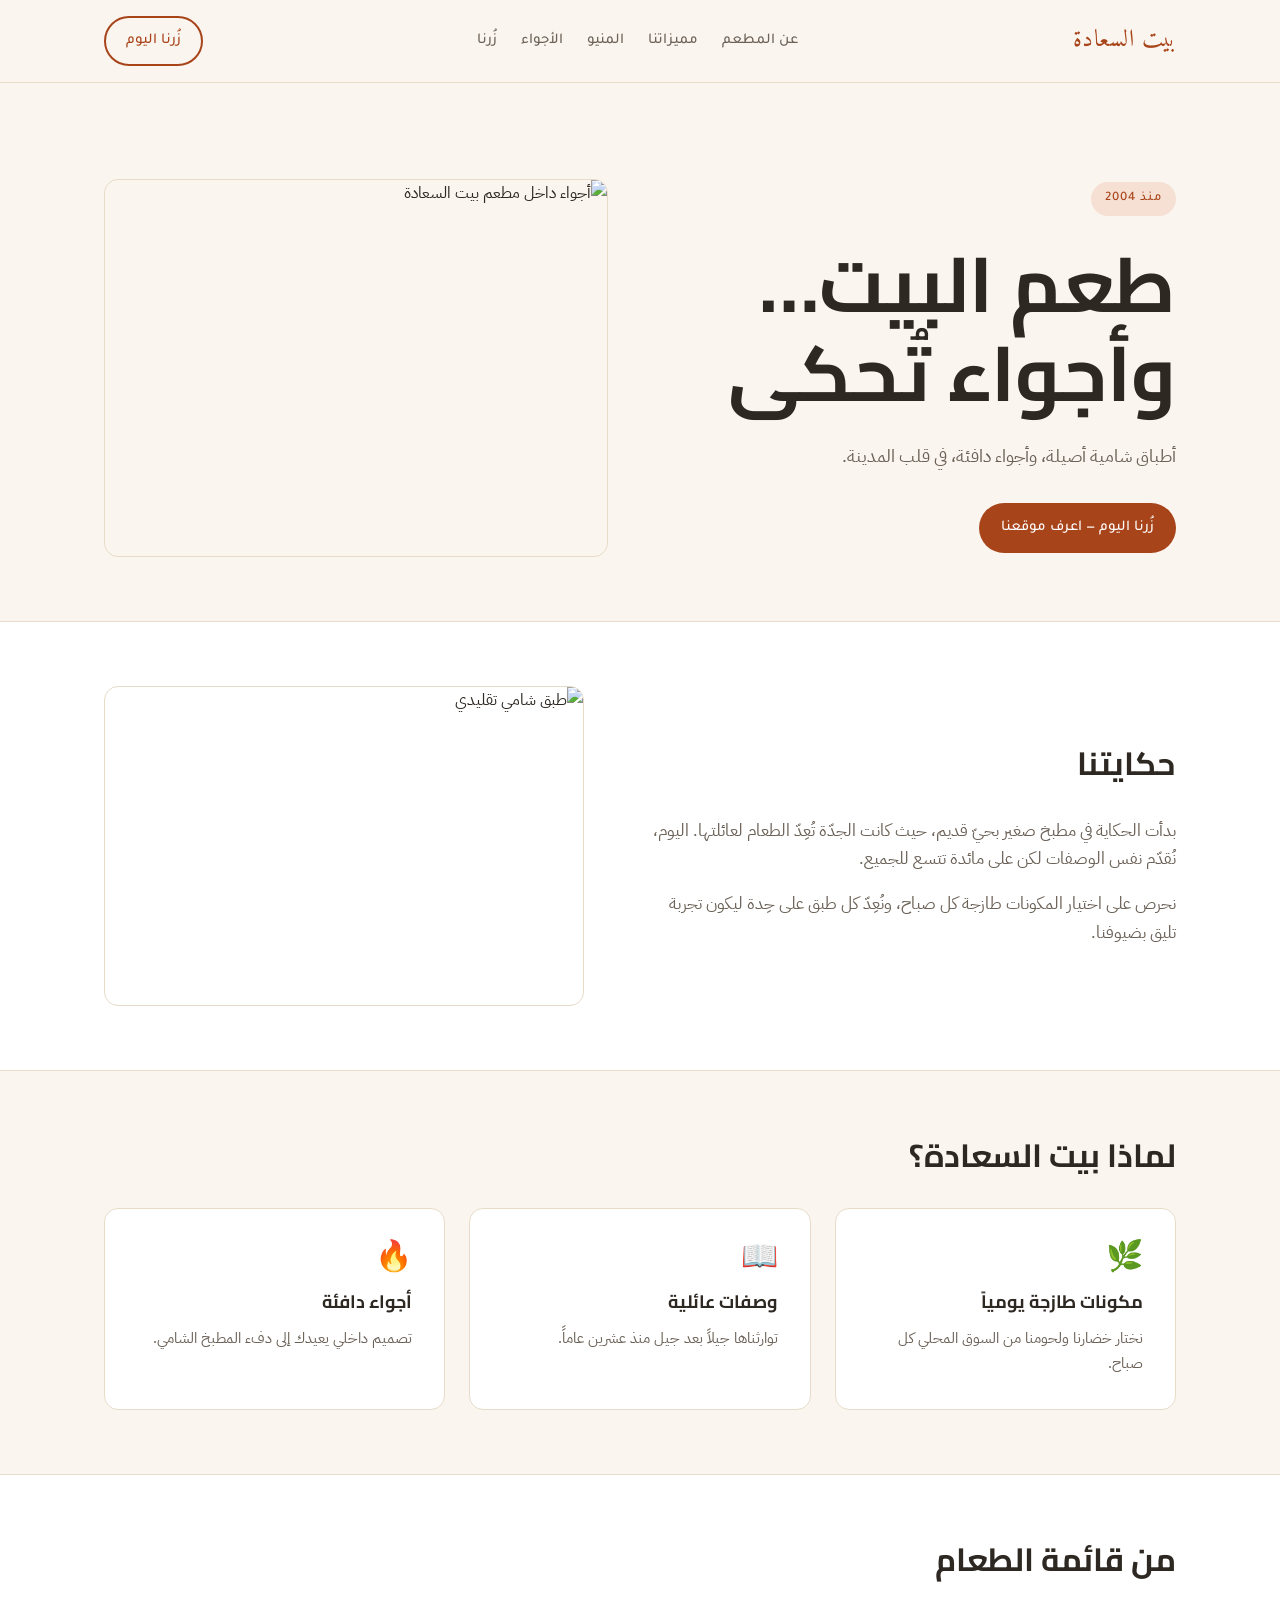
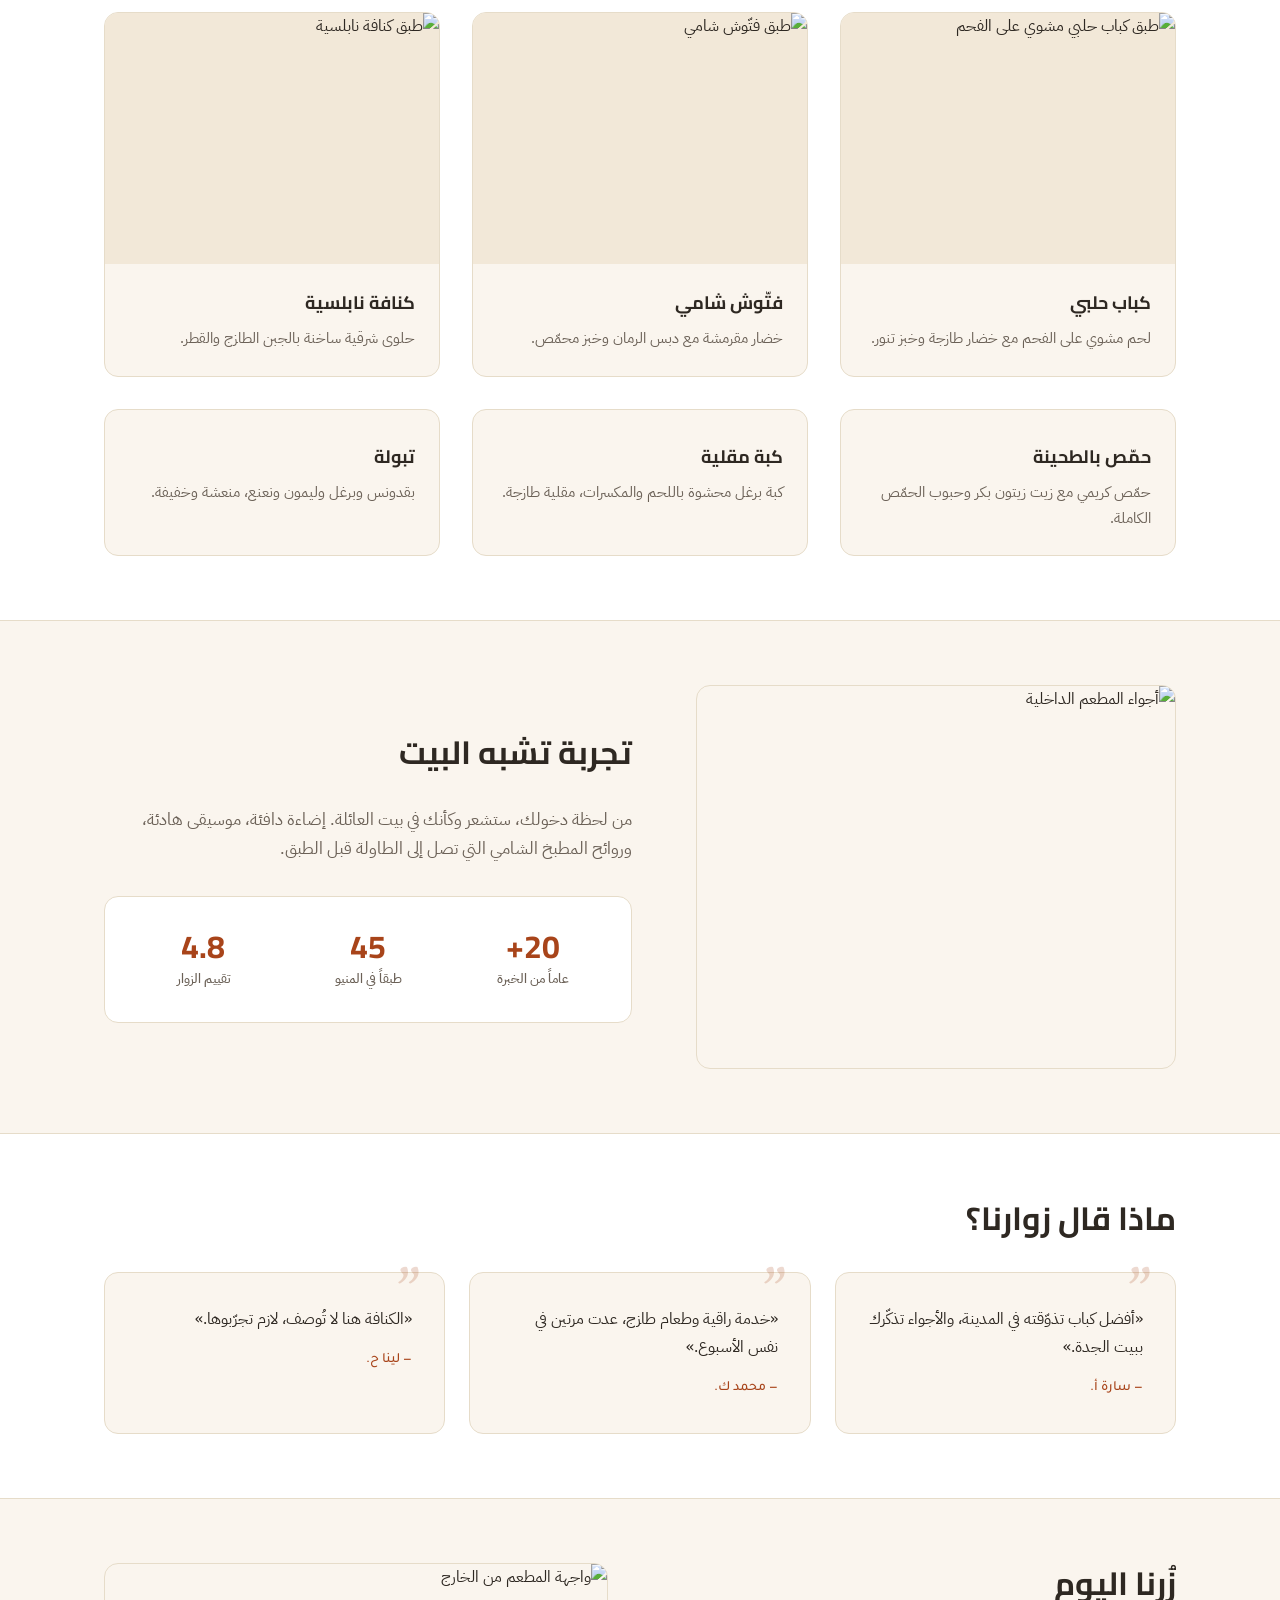
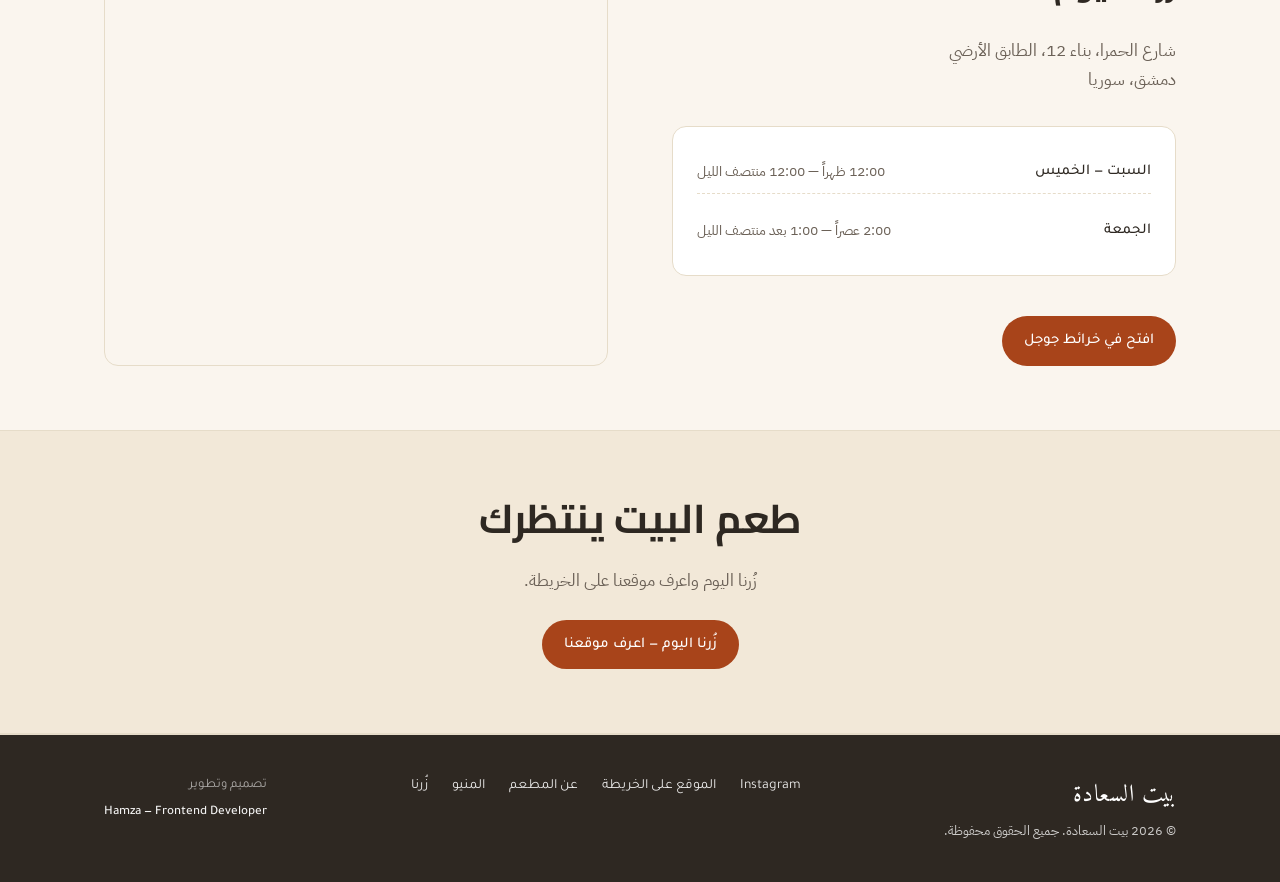
==== commit 7968545b: "update: sync local changes" ====
--- a/restaurant/index.html
+++ b/restaurant/index.html
@@ -3,54 +3,100 @@
 <head>
     <meta charset="UTF-8">
     <meta name="viewport" content="width=device-width, initial-scale=1.0">
-    <meta name="description" content="بيت السعادة — مطعم شامي يقدم أطباقاً بيتية أصيلة في أجواء دافئة. زُرنا اليوم.">
-    <title>بيت السعادة — مطعم شامي أصيل</title>
-
+
+    <title>بيت السعادة | مطعم شامي في دمشق</title>
+    <meta name="description" content="أطباق شامية أصيلة وأجواء دافئة في قلب دمشق. زُرنا اليوم واعرف موقعنا.">
+    <link rel="canonical" href="https://hamza-front.github.io/landing-lab/restaurant/">
     <link rel="icon" href="favicon.ico" type="image/x-icon">
-
-    <!-- الخطوط -->
+    <meta name="theme-color" content="#a8441a">
+
+    <meta property="og:type" content="restaurant">
+    <meta property="og:title" content="بيت السعادة | مطعم شامي في دمشق">
+    <meta property="og:description" content="أطباق شامية أصيلة وأجواء دافئة في قلب دمشق.">
+    <meta property="og:image" content="https://images.unsplash.com/photo-1517248135467-4c7edcad34c4?w=1200&q=80">
+    <meta property="og:url" content="https://hamza-front.github.io/landing-lab/restaurant/">
+    <meta property="og:locale" content="ar_SY">
+
+    <meta name="twitter:card" content="summary_large_image">
+    <meta name="twitter:title" content="بيت السعادة | مطعم شامي في دمشق">
+    <meta name="twitter:description" content="أطباق شامية أصيلة وأجواء دافئة في قلب دمشق.">
+    <meta name="twitter:image" content="https://images.unsplash.com/photo-1517248135467-4c7edcad34c4?w=1200&q=80">
+
     <link rel="preconnect" href="https://fonts.googleapis.com">
     <link rel="preconnect" href="https://fonts.gstatic.com" crossorigin>
-    <link href="https://fonts.googleapis.com/css2?family=Amiri:wght@400;700&family=Cairo:wght@400;600;700&family=IBM+Plex+Sans+Arabic:wght@400;500;600&display=swap" rel="stylesheet">
+    <link href="https://fonts.googleapis.com/css2?family=Amiri:wght@400&family=Cairo:wght@600;700&family=IBM+Plex+Sans+Arabic:wght@400;600&family=Tajawal:wght@500&display=swap" rel="stylesheet">
 
     <link rel="stylesheet" href="style.css">
+
+    <script async src="https://www.googletagmanager.com/gtag/js?id=G-XXXXXXXXXX"></script>
+    <script>
+        window.dataLayer = window.dataLayer || [];
+        function gtag(){dataLayer.push(arguments);}
+        gtag('js', new Date());
+        gtag('config', 'G-XXXXXXXXXX');
+    </script>
+
+    <script type="application/ld+json">
+    {
+        "@context": "https://schema.org",
+        "@type": "Restaurant",
+        "name": "بيت السعادة",
+        "image": "https://images.unsplash.com/photo-1517248135467-4c7edcad34c4?w=1200&q=80",
+        "address": {
+            "@type": "PostalAddress",
+            "streetAddress": "شارع الحمرا، بناء 12، الطابق الأرضي",
+            "addressLocality": "دمشق",
+            "addressCountry": "SY"
+        },
+        "telephone": "+963-XX-XXX-XXXX",
+        "servesCuisine": "Syrian",
+        "priceRange": "$$",
+        "openingHoursSpecification": [
+            { "@type": "OpeningHoursSpecification", "dayOfWeek": ["Saturday","Sunday","Monday","Tuesday","Wednesday","Thursday"], "opens": "12:00", "closes": "00:00" },
+            { "@type": "OpeningHoursSpecification", "dayOfWeek": "Friday", "opens": "14:00", "closes": "01:00" }
+        ]
+    }
+    </script>
 </head>
+
 <body>
 
-    <!-- رابط تخطي المحتوى -->
     <a href="#main" class="skip-link">تخطى إلى المحتوى الرئيسي</a>
 
-    <!-- الهيدر -->
     <header class="site-header">
         <div class="container site-header__inner">
             <span class="logo">بيت السعادة</span>
 
             <nav class="site-nav" aria-label="التنقل الرئيسي">
                 <a href="#about" class="site-nav__link">عن المطعم</a>
+                <a href="#features" class="site-nav__link">مميزاتنا</a>
                 <a href="#menu" class="site-nav__link">المنيو</a>
                 <a href="#experience" class="site-nav__link">الأجواء</a>
                 <a href="#location" class="site-nav__link">زُرنا</a>
             </nav>
 
-            <a href="#location" class="btn btn--outline" data-cta>زُرنا اليوم</a>
+            <a href="https://www.google.com/maps/place/%D8%A8%D9%86%D8%A7%D8%A1+12%E2%80%AD/@33.5276812,36.2878078,13848m/data=!3m1!1e3!4m10!1m2!2m1!1z2LTYp9ix2Lkg2KfZhNit2YXYsdin2Iwg2KjZhtin2KEgMTLYjCDYp9mE2LfYp9io2YIg2KfZhNij2LHYttmKICDYr9mF2LTZgtiMINiz2YjYsdmK2Kc!3m6!1s0x1518df43a66ca2e5:0x39614152dbc9b396!8m2!3d33.5285754!4d36.2056361!15sClbYtNin2LHYuSDYp9mE2K3Zhdix2KfYjCDYqNmG2KfYoSAxMtiMINin2YTYt9in2KjZgiDYp9mE2KPYsdi22YogINiv2YXYtNmC2Iwg2LPZiNix2YrYp-ABAA!16s%2Fg%2F11ldrhlyyd?entry=ttu"
+               target="_blank" rel="noopener"
+               class="btn btn--outline">
+                زُرنا اليوم
+            </a>
         </div>
     </header>
 
     <main id="main">
 
-        <!-- Hero -->
         <section class="hero">
             <div class="container hero__inner">
                 <div class="hero__content">
                     <p class="hero__eyebrow">منذ 2004</p>
-                    <h1 class="hero__title">دفء المطبخ الشامي على مائدتك</h1>
-                    <p class="hero__lead">
-                        في بيت السعادة نُعِدّ أطباقنا بمكونات طازجة ووصفات توارثناها جيلاً بعد جيل.
-                        تجربة طعام تشبه الجلوس في بيت العائلة.
-                    </p>
+                    <h1 class="hero__title">طعم البيت… وأجواء تُحكى</h1>
+                    <p class="hero__lead">أطباق شامية أصيلة، وأجواء دافئة، في قلب المدينة.</p>
                     <div class="hero__actions">
-                        <a href="#menu" class="btn btn--primary">تصفّح المنيو</a>
-                        <a href="#location" class="btn btn--ghost">موقعنا</a>
+                        <a href="https://www.google.com/maps/place/%D8%A8%D9%86%D8%A7%D8%A1+12%E2%80%AD/@33.5276812,36.2878078,13848m/data=!3m1!1e3!4m10!1m2!2m1!1z2LTYp9ix2Lkg2KfZhNit2YXYsdin2Iwg2KjZhtin2KEgMTLYjCDYp9mE2LfYp9io2YIg2KfZhNij2LHYttmKICDYr9mF2LTZgtiMINiz2YjYsdmK2Kc!3m6!1s0x1518df43a66ca2e5:0x39614152dbc9b396!8m2!3d33.5285754!4d36.2056361!15sClbYtNin2LHYuSDYp9mE2K3Zhdix2KfYjCDYqNmG2KfYoSAxMtiMINin2YTYt9in2KjZgiDYp9mE2KPYsdi22YogINiv2YXYtNmC2Iwg2LPZiNix2YrYp-ABAA!16s%2Fg%2F11ldrhlyyd?entry=ttu"
+                           target="_blank" rel="noopener"
+                           class="btn btn--primary">
+                            زُرنا اليوم — اعرف موقعنا
+                        </a>
                     </div>
                 </div>
 
@@ -65,15 +111,12 @@
                         sizes="(min-width: 1024px) 50vw, 100vw"
                         alt="أجواء داخل مطعم بيت السعادة"
                         width="1200" height="800"
-                        loading="eager"
-                        fetchpriority="high"
-                        decoding="async"
+                        loading="eager" fetchpriority="high" decoding="async"
                         class="hero__img">
                 </figure>
             </div>
         </section>
 
-        <!-- About -->
         <section id="about" class="about">
             <div class="container about__inner">
                 <div class="about__text">
@@ -92,26 +135,27 @@
                         src="https://images.unsplash.com/photo-1552566626-52f8b828add9?w=900&q=80"
                         alt="طبق شامي تقليدي"
                         width="900" height="600"
-                        loading="lazy"
-                        decoding="async">
+                        loading="lazy" decoding="async">
                 </figure>
             </div>
         </section>
 
-        <!-- Features -->
-        <section class="features">
+        <section id="features" class="features">
             <div class="container">
                 <h2 class="section-title">لماذا بيت السعادة؟</h2>
                 <div class="features__grid">
                     <article class="feature">
+                        <span class="feature__icon" aria-hidden="true">🌿</span>
                         <h3 class="feature__title">مكونات طازجة يومياً</h3>
                         <p class="feature__desc">نختار خضارنا ولحومنا من السوق المحلي كل صباح.</p>
                     </article>
                     <article class="feature">
+                        <span class="feature__icon" aria-hidden="true">📖</span>
                         <h3 class="feature__title">وصفات عائلية</h3>
                         <p class="feature__desc">توارثناها جيلاً بعد جيل منذ عشرين عاماً.</p>
                     </article>
                     <article class="feature">
+                        <span class="feature__icon" aria-hidden="true">🔥</span>
                         <h3 class="feature__title">أجواء دافئة</h3>
                         <p class="feature__desc">تصميم داخلي يعيدك إلى دفء المطبخ الشامي.</p>
                     </article>
@@ -119,15 +163,16 @@
             </div>
         </section>
 
-        <!-- Menu -->
         <section id="menu" class="menu">
             <div class="container">
                 <h2 class="section-title">من قائمة الطعام</h2>
                 <div class="menu__grid">
+
                     <article class="dish">
                         <figure class="dish__media">
                             <img src="https://images.unsplash.com/photo-1544025162-d76694265947?w=800&q=80"
-                                 alt="طبق كباب" width="800" height="600" loading="lazy" decoding="async">
+                                 alt="طبق كباب حلبي مشوي على الفحم" width="800" height="600"
+                                 loading="lazy" decoding="async">
                         </figure>
                         <h3 class="dish__title">كباب حلبي</h3>
                         <p class="dish__desc">لحم مشوي على الفحم مع خضار طازجة وخبز تنور.</p>
@@ -136,7 +181,8 @@
                     <article class="dish">
                         <figure class="dish__media">
                             <img src="https://images.unsplash.com/photo-1546069901-ba9599a7e63c?w=800&q=80"
-                                 alt="طبق فتّوش" width="800" height="600" loading="lazy" decoding="async">
+                                 alt="طبق فتّوش شامي" width="800" height="600"
+                                 loading="lazy" decoding="async">
                         </figure>
                         <h3 class="dish__title">فتّوش شامي</h3>
                         <p class="dish__desc">خضار مقرمشة مع دبس الرمان وخبز محمّص.</p>
@@ -145,21 +191,38 @@
                     <article class="dish">
                         <figure class="dish__media">
                             <img src="https://images.unsplash.com/photo-1567620905732-2d1ec7ab7445?w=800&q=80"
-                                 alt="طبق كنافة" width="800" height="600" loading="lazy" decoding="async">
+                                 alt="طبق كنافة نابلسية" width="800" height="600"
+                                 loading="lazy" decoding="async">
                         </figure>
                         <h3 class="dish__title">كنافة نابلسية</h3>
                         <p class="dish__desc">حلوى شرقية ساخنة بالجبن الطازج والقطر.</p>
                     </article>
-                </div>
-            </div>
-        </section>
-
-        <!-- Experience -->
+
+                    <article class="dish">
+                        <h3 class="dish__title">حمّص بالطحينة</h3>
+                        <p class="dish__desc">حمّص كريمي مع زيت زيتون بكر وحبوب الحمّص الكاملة.</p>
+                    </article>
+
+                    <article class="dish">
+                        <h3 class="dish__title">كبة مقلية</h3>
+                        <p class="dish__desc">كبة برغل محشوة باللحم والمكسرات، مقلية طازجة.</p>
+                    </article>
+
+                    <article class="dish">
+                        <h3 class="dish__title">تبولة</h3>
+                        <p class="dish__desc">بقدونس وبرغل وليمون ونعنع، منعشة وخفيفة.</p>
+                    </article>
+
+                </div>
+            </div>
+        </section>
+
         <section id="experience" class="experience">
             <div class="container experience__inner">
                 <figure class="experience__media">
                     <img src="https://images.unsplash.com/photo-1414235077428-338989a2e8c0?w=1000&q=80"
-                         alt="أجواء المطعم الداخلية" width="1000" height="700" loading="lazy" decoding="async">
+                         alt="أجواء المطعم الداخلية" width="1000" height="700"
+                         loading="lazy" decoding="async">
                 </figure>
                 <div class="experience__text">
                     <h2 class="section-title">تجربة تشبه البيت</h2>
@@ -185,7 +248,6 @@
             </div>
         </section>
 
-        <!-- Quotes -->
         <section class="quotes">
             <div class="container">
                 <h2 class="section-title">ماذا قال زوارنا؟</h2>
@@ -206,7 +268,6 @@
             </div>
         </section>
 
-        <!-- Location -->
         <section id="location" class="location">
             <div class="container location__inner">
                 <div class="location__text">
@@ -225,31 +286,58 @@
                             <dd>2:00 عصراً — 1:00 بعد منتصف الليل</dd>
                         </div>
                     </dl>
-                    <a href="https://maps.google.com" target="_blank" rel="noopener noreferrer" class="btn btn--primary">
+                    <a href="https://www.google.com/maps/place/%D8%A8%D9%86%D8%A7%D8%A1+12%E2%80%AD/@33.5276812,36.2878078,13848m/data=!3m1!1e3!4m10!1m2!2m1!1z2LTYp9ix2Lkg2KfZhNit2YXYsdin2Iwg2KjZhtin2KEgMTLYjCDYp9mE2LfYp9io2YIg2KfZhNij2LHYttmKICDYr9mF2LTZgtiMINiz2YjYsdmK2Kc!3m6!1s0x1518df43a66ca2e5:0x39614152dbc9b396!8m2!3d33.5285754!4d36.2056361!15sClbYtNin2LHYuSDYp9mE2K3Zhdix2KfYjCDYqNmG2KfYoSAxMtiMINin2YTYt9in2KjZgiDYp9mE2KPYsdi22YogINiv2YXYtNmC2Iwg2LPZiNix2YrYp-ABAA!16s%2Fg%2F11ldrhlyyd?entry=ttu"
+                       target="_blank" rel="noopener"
+                       class="btn btn--primary">
                         افتح في خرائط جوجل
                     </a>
                 </div>
                 <figure class="location__media">
                     <img src="https://images.unsplash.com/photo-1555396273-367ea4eb4db5?w=1000&q=80"
-                         alt="واجهة المطعم من الخارج" width="1000" height="700" loading="lazy" decoding="async">
+                         alt="واجهة المطعم من الخارج" width="1000" height="700"
+                         loading="lazy" decoding="async">
                 </figure>
             </div>
         </section>
 
+        <section class="cta-final">
+            <div class="container cta-final__inner">
+                <h2 class="cta-final__title">طعم البيت ينتظرك</h2>
+                <p class="cta-final__lead">زُرنا اليوم واعرف موقعنا على الخريطة.</p>
+                <a href="https://www.google.com/maps/place/%D8%A8%D9%86%D8%A7%D8%A1+12%E2%80%AD/@33.5276812,36.2878078,13848m/data=!3m1!1e3!4m10!1m2!2m1!1z2LTYp9ix2Lkg2KfZhNit2YXYsdin2Iwg2KjZhtin2KEgMTLYjCDYp9mE2LfYp9io2YIg2KfZhNij2LHYttmKICDYr9mF2LTZgtiMINiz2YjYsdmK2Kc!3m6!1s0x1518df43a66ca2e5:0x39614152dbc9b396!8m2!3d33.5285754!4d36.2056361!15sClbYtNin2LHYuSDYp9mE2K3Zhdix2KfYjCDYqNmG2KfYoSAxMtiMINin2YTYt9in2KjZgiDYp9mE2KPYsdi22YogINiv2YXYtNmC2Iwg2LPZiNix2YrYp-ABAA!16s%2Fg%2F11ldrhlyyd?entry=ttu"
+                   target="_blank" rel="noopener"
+                   class="btn btn--primary">
+                    زُرنا اليوم — اعرف موقعنا
+                </a>
+            </div>
+        </section>
+
     </main>
 
-    <!-- Footer -->
     <footer class="site-footer">
         <div class="container site-footer__inner">
-            <span class="logo">بيت السعادة</span>
-            <p class="site-footer__copy">© 2026 بيت السعادة. جميع الحقوق محفوظة.</p>
+            <div class="site-footer__brand">
+                <span class="logo">بيت السعادة</span>
+                <p class="site-footer__copy">© 2026 بيت السعادة. جميع الحقوق محفوظة.</p>
+            </div>
+
             <nav class="site-footer__nav" aria-label="تنقل سفلي">
+                <a href="https://instagram.com/" target="_blank" rel="noopener">Instagram</a>
+                <a href="https://www.google.com/maps/place/%D8%A8%D9%86%D8%A7%D8%A1+12%E2%80%AD/@33.5276812,36.2878078,13848m/data=!3m1!1e3!4m10!1m2!2m1!1z2LTYp9ix2Lkg2KfZhNit2YXYsdin2Iwg2KjZhtin2KEgMTLYjCDYp9mE2LfYp9io2YIg2KfZhNij2LHYttmKICDYr9mF2LTZgtiMINiz2YjYsdmK2Kc!3m6!1s0x1518df43a66ca2e5:0x39614152dbc9b396!8m2!3d33.5285754!4d36.2056361!15sClbYtNin2LHYuSDYp9mE2K3Zhdix2KfYjCDYqNmG2KfYoSAxMtiMINin2YTYt9in2KjZgiDYp9mE2KPYsdi22YogINiv2YXYtNmC2Iwg2LPZiNix2YrYp-ABAA!16s%2Fg%2F11ldrhlyyd?entry=ttu" target="_blank" rel="noopener">الموقع على الخريطة</a>
                 <a href="#about">عن المطعم</a>
                 <a href="#menu">المنيو</a>
                 <a href="#location">زُرنا</a>
             </nav>
+
+            <div class="site-footer__credit">
+                <span>تصميم وتطوير</span>
+                <a href="https://github.com/Hamza-Front" target="_blank" rel="noopener">
+                    Hamza — Frontend Developer
+                </a>
+            </div>
         </div>
     </footer>
 
+    <script src="main.js"></script>
 </body>
 </html>
--- a/restaurant/style.css
+++ b/restaurant/style.css
@@ -1,8 +1,4 @@
-/* ==========================================================================
-   Design Tokens
-   ========================================================================== */
 :root {
-    /* الألوان */
     --bg: #faf5ee;
     --canvas: #ffffff;
     --surface: #f2e8d8;
@@ -13,7 +9,6 @@
     --accent-hover: #8a3714;
     --accent-soft: #f5e0d3;
 
-    /* المسافات (نظام 8px) */
     --space-1: 8px;
     --space-2: 16px;
     --space-3: 24px;
@@ -23,26 +18,16 @@
     --space-8: 64px;
     --space-10: 96px;
 
-    /* الحواف */
     --radius-sm: 6px;
-    --radius-md: 10px;
     --radius-card: 14px;
     --radius-pill: 999px;
 
-    /* الخطوط */
     --font-heading: 'Cairo', system-ui, sans-serif;
     --font-body: 'IBM Plex Sans Arabic', system-ui, sans-serif;
+    --font-ui: 'Tajawal', system-ui, sans-serif;
     --font-logo: 'Amiri', serif;
-
-    /* ظلال */
-    --shadow-sm: 0 1px 2px rgb(46 40 34 / 0.05);
-    --shadow-md: 0 4px 12px rgb(46 40 34 / 0.08);
-    --shadow-lg: 0 12px 32px rgb(46 40 34 / 0.12);
-}
-
-/* ==========================================================================
-   Reset & Base
-   ========================================================================== */
+}
+
 *,
 *::before,
 *::after {
@@ -80,9 +65,6 @@
     font-family: inherit;
 }
 
-/* ==========================================================================
-   Layout
-   ========================================================================== */
 .container {
     width: 100%;
     max-width: 1120px;
@@ -107,9 +89,6 @@
     line-height: 1.3;
 }
 
-/* ==========================================================================
-   Skip Link (Accessibility)
-   ========================================================================== */
 .skip-link {
     position: absolute;
     top: -60px;
@@ -119,7 +98,7 @@
     padding: 10px 20px;
     font-weight: 600;
     z-index: 1000;
-    border-bottom-left-radius: var(--radius-md);
+    border-bottom-left-radius: var(--radius-sm);
     transition: top 0.2s ease;
 }
 
@@ -129,9 +108,6 @@
     outline-offset: 2px;
 }
 
-/* ==========================================================================
-   Header
-   ========================================================================== */
 .site-header {
     position: sticky;
     top: 0;
@@ -153,14 +129,11 @@
 .logo {
     font-family: var(--font-logo);
     font-size: 1.5rem;
-    font-weight: 700;
+    font-weight: 400;
     color: var(--accent);
     letter-spacing: 0.5px;
 }
 
-/* ==========================================================================
-   Navigation
-   ========================================================================== */
 .site-nav {
     display: none;
     gap: var(--space-3);
@@ -173,8 +146,9 @@
 }
 
 .site-nav__link {
+    font-family: var(--font-ui);
     font-size: 15px;
-    font-weight: 600;
+    font-weight: 500;
     color: var(--text-sub);
     transition: color 0.2s ease;
     position: relative;
@@ -202,17 +176,15 @@
     width: 100%;
 }
 
-/* ==========================================================================
-   Buttons
-   ========================================================================== */
 .btn {
     display: inline-flex;
     align-items: center;
     justify-content: center;
     gap: var(--space-1);
     padding: 10px 20px;
+    font-family: var(--font-ui);
     font-size: 15px;
-    font-weight: 600;
+    font-weight: 500;
     border-radius: var(--radius-pill);
     border: 2px solid transparent;
     cursor: pointer;
@@ -260,9 +232,6 @@
     background-color: var(--surface);
 }
 
-/* ==========================================================================
-   Hero
-   ========================================================================== */
 .hero {
     padding-block: var(--space-10) var(--space-8);
 }
@@ -283,8 +252,9 @@
 
 .hero__eyebrow {
     display: inline-block;
+    font-family: var(--font-ui);
     font-size: 13px;
-    font-weight: 600;
+    font-weight: 500;
     letter-spacing: 1px;
     color: var(--accent);
     background: var(--accent-soft);
@@ -295,15 +265,15 @@
 
 .hero__title {
     font-family: var(--font-heading);
-    font-size: clamp(2rem, 5vw, 3.25rem);
+    font-size: clamp(2.5rem, 6vw, 5rem);
     font-weight: 700;
-    line-height: 1.2;
+    line-height: 1.15;
     margin-bottom: var(--space-3);
     color: var(--text);
 }
 
 .hero__lead {
-    font-size: 1.0625rem;
+    font-size: 1.125rem;
     color: var(--text-sub);
     max-width: 52ch;
     margin-bottom: var(--space-4);
@@ -318,7 +288,7 @@
 .hero__media {
     border-radius: var(--radius-card);
     overflow: hidden;
-    box-shadow: var(--shadow-lg);
+    border: 1px solid var(--border);
     aspect-ratio: 4 / 3;
 }
 
@@ -328,11 +298,9 @@
     object-fit: cover;
 }
 
-/* ==========================================================================
-   About
-   ========================================================================== */
 .about {
     background-color: var(--canvas);
+    border-block: 1px solid var(--border);
 }
 
 .about__inner {
@@ -361,7 +329,7 @@
 .about__media {
     border-radius: var(--radius-card);
     overflow: hidden;
-    box-shadow: var(--shadow-md);
+    border: 1px solid var(--border);
     aspect-ratio: 3 / 2;
 }
 
@@ -371,9 +339,6 @@
     object-fit: cover;
 }
 
-/* ==========================================================================
-   Features
-   ========================================================================== */
 .features {
     padding-block: var(--space-8);
 }
@@ -395,12 +360,19 @@
     border: 1px solid var(--border);
     border-radius: var(--radius-card);
     padding: var(--space-4);
-    transition: transform 0.2s ease, box-shadow 0.2s ease;
+    transition: border-color 0.2s ease, background-color 0.2s ease;
 }
 
 .feature:hover {
-    transform: translateY(-4px);
-    box-shadow: var(--shadow-md);
+    border-color: var(--accent);
+    background: var(--accent-soft);
+}
+
+.feature__icon {
+    display: inline-block;
+    font-size: 1.875rem;
+    line-height: 1;
+    margin-bottom: var(--space-2);
 }
 
 .feature__title {
@@ -416,11 +388,9 @@
     font-size: 15px;
 }
 
-/* ==========================================================================
-   Menu
-   ========================================================================== */
 .menu {
     background-color: var(--canvas);
+    border-block: 1px solid var(--border);
 }
 
 .menu__grid {
@@ -446,12 +416,12 @@
     border: 1px solid var(--border);
     border-radius: var(--radius-card);
     overflow: hidden;
-    transition: transform 0.2s ease, box-shadow 0.2s ease;
+    transition: border-color 0.2s ease, background-color 0.2s ease;
 }
 
 .dish:hover {
-    transform: translateY(-4px);
-    box-shadow: var(--shadow-md);
+    border-color: var(--accent);
+    background: var(--accent-soft);
 }
 
 .dish__media {
@@ -485,9 +455,10 @@
     font-size: 15px;
 }
 
-/* ==========================================================================
-   Experience
-   ========================================================================== */
+.dish:not(:has(.dish__media)) .dish__title {
+    padding-top: var(--space-4);
+}
+
 .experience__inner {
     display: grid;
     grid-template-columns: 1fr;
@@ -505,7 +476,7 @@
 .experience__media {
     border-radius: var(--radius-card);
     overflow: hidden;
-    box-shadow: var(--shadow-lg);
+    border: 1px solid var(--border);
     aspect-ratio: 5 / 4;
 }
 
@@ -551,11 +522,9 @@
     font-weight: 500;
 }
 
-/* ==========================================================================
-   Quotes
-   ========================================================================== */
 .quotes {
     background-color: var(--canvas);
+    border-block: 1px solid var(--border);
 }
 
 .quotes__grid {
@@ -576,7 +545,7 @@
     border-radius: var(--radius-card);
     padding: var(--space-4);
     position: relative;
-    transition: transform 0.2s ease, box-shadow 0.2s ease;
+    transition: border-color 0.2s ease;
 }
 
 .quote::before {
@@ -592,8 +561,7 @@
 }
 
 .quote:hover {
-    transform: translateY(-4px);
-    box-shadow: var(--shadow-md);
+    border-color: var(--accent);
 }
 
 .quote p {
@@ -606,14 +574,12 @@
 .quote cite {
     display: block;
     font-style: normal;
+    font-family: var(--font-ui);
     font-size: 14px;
-    font-weight: 600;
+    font-weight: 500;
     color: var(--accent);
 }
 
-/* ==========================================================================
-   Location
-   ========================================================================== */
 .location__inner {
     display: grid;
     grid-template-columns: 1fr;
@@ -663,7 +629,8 @@
 }
 
 .location__hours dt {
-    font-weight: 600;
+    font-family: var(--font-ui);
+    font-weight: 500;
     color: var(--text);
     font-size: 15px;
 }
@@ -676,7 +643,7 @@
 .location__media {
     border-radius: var(--radius-card);
     overflow: hidden;
-    box-shadow: var(--shadow-lg);
+    border: 1px solid var(--border);
     aspect-ratio: 5 / 4;
 }
 
@@ -686,14 +653,38 @@
     object-fit: cover;
 }
 
-/* ==========================================================================
-   Footer
-   ========================================================================== */
+.cta-final {
+    background: var(--surface);
+    border-block: 1px solid var(--border);
+    text-align: center;
+}
+
+.cta-final__inner {
+    max-width: 640px;
+    display: flex;
+    flex-direction: column;
+    align-items: center;
+    gap: var(--space-3);
+}
+
+.cta-final__title {
+    font-family: var(--font-heading);
+    font-weight: 700;
+    color: var(--text);
+    font-size: clamp(1.75rem, 4vw, 2.5rem);
+    line-height: 1.2;
+}
+
+.cta-final__lead {
+    color: var(--text-sub);
+    font-size: 1.0625rem;
+}
+
 .site-footer {
     background: var(--text);
     color: var(--canvas);
     padding-block: var(--space-5);
-    margin-top: var(--space-8);
+    border-top: 1px solid var(--border);
 }
 
 .site-footer__inner {
@@ -701,15 +692,22 @@
     flex-direction: column;
     align-items: center;
     text-align: center;
-    gap: var(--space-2);
+    gap: var(--space-3);
 }
 
 @media (min-width: 768px) {
     .site-footer__inner {
         flex-direction: row;
         justify-content: space-between;
+        align-items: flex-start;
         text-align: right;
     }
+}
+
+.site-footer__brand {
+    display: flex;
+    flex-direction: column;
+    gap: 4px;
 }
 
 .site-footer .logo {
@@ -717,18 +715,21 @@
 }
 
 .site-footer__copy {
-    font-size: 14px;
+    font-size: 13px;
     opacity: 0.75;
 }
 
 .site-footer__nav {
     display: flex;
+    flex-wrap: wrap;
+    justify-content: center;
     gap: var(--space-3);
+    font-family: var(--font-ui);
     font-size: 14px;
 }
 
 .site-footer__nav a {
-    opacity: 0.85;
+    opacity: 0.9;
     transition: opacity 0.2s ease;
 }
 
@@ -737,18 +738,35 @@
     text-decoration: underline;
 }
 
-/* ==========================================================================
-   Accessibility — Focus Visible
-   ========================================================================== */
+.site-footer__credit {
+    display: flex;
+    flex-direction: column;
+    gap: 4px;
+    font-family: var(--font-ui);
+    font-size: 13px;
+}
+
+.site-footer__credit span {
+    opacity: 0.6;
+}
+
+.site-footer__credit a {
+    font-weight: 500;
+    opacity: 0.95;
+    border-bottom: 1px solid transparent;
+    transition: border-color 0.2s ease;
+}
+
+.site-footer__credit a:hover {
+    border-bottom-color: var(--canvas);
+}
+
 :focus-visible {
     outline: 2px solid var(--accent);
     outline-offset: 3px;
     border-radius: var(--radius-sm);
 }
 
-/* ==========================================================================
-   Reduced Motion
-   ========================================================================== */
 @media (prefers-reduced-motion: reduce) {
     *,
     *::before,
@@ -760,15 +778,13 @@
     }
 }
 
-/* ==========================================================================
-   Print
-   ========================================================================== */
 @media print {
     .site-header,
     .site-footer,
     .btn,
     .skip-link,
-    .hero__actions {
+    .hero__actions,
+    .cta-final {
         display: none !important;
     }
 
@@ -802,7 +818,6 @@
     .dish__media {
         max-width: 100%;
         page-break-inside: avoid;
-        box-shadow: none;
     }
 
     a[href]::after {
